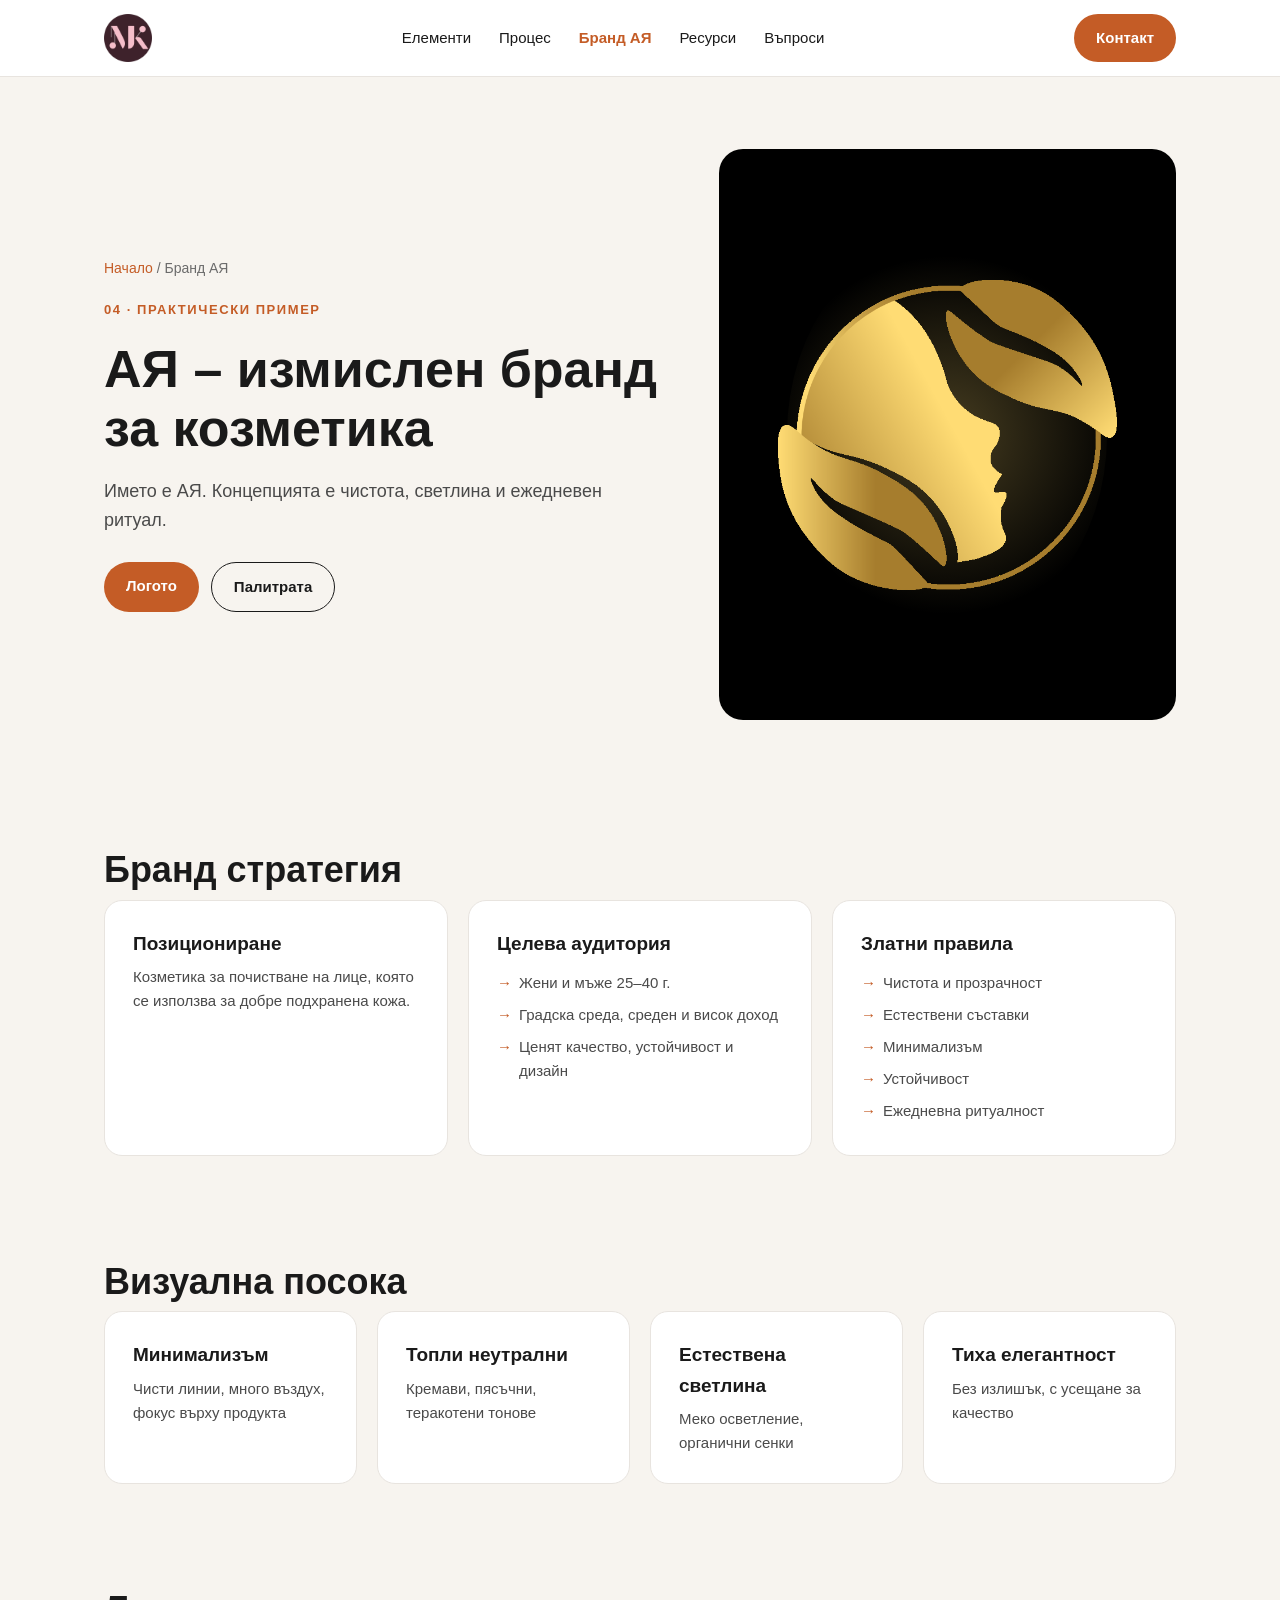
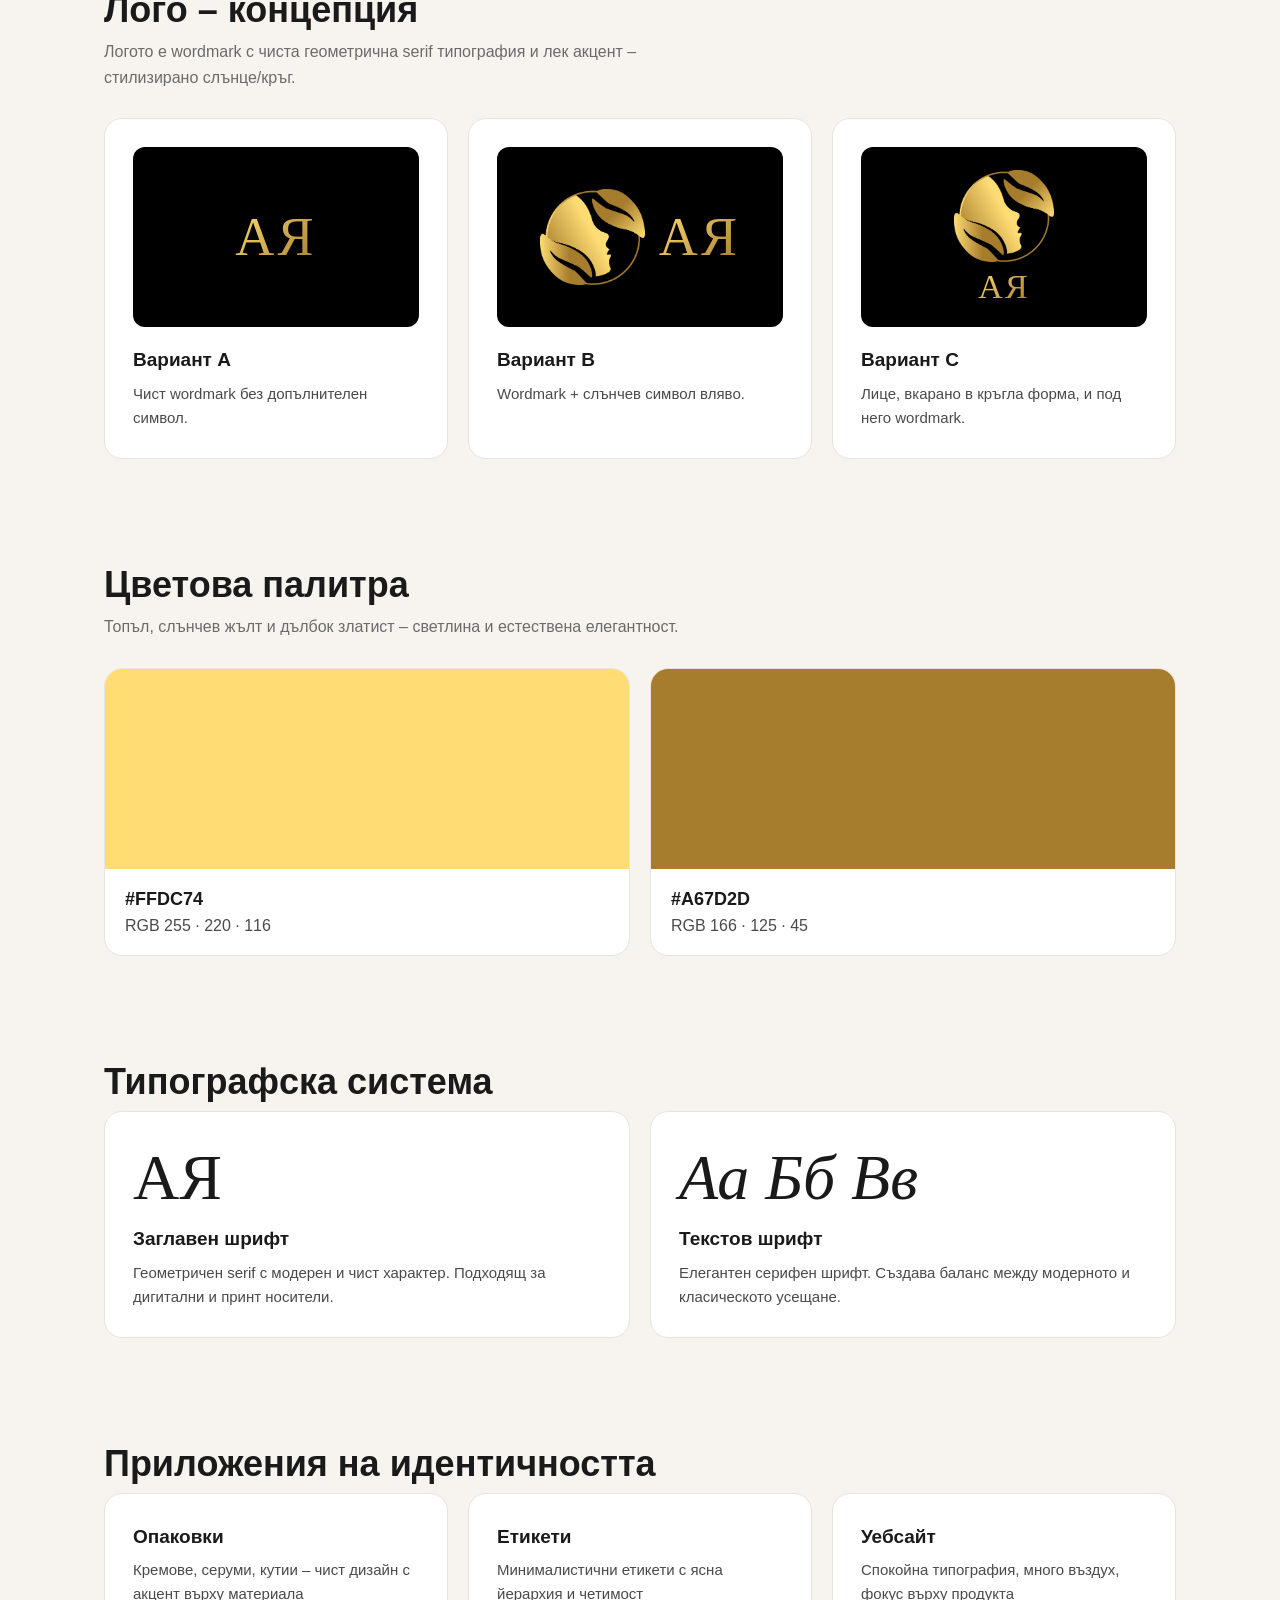
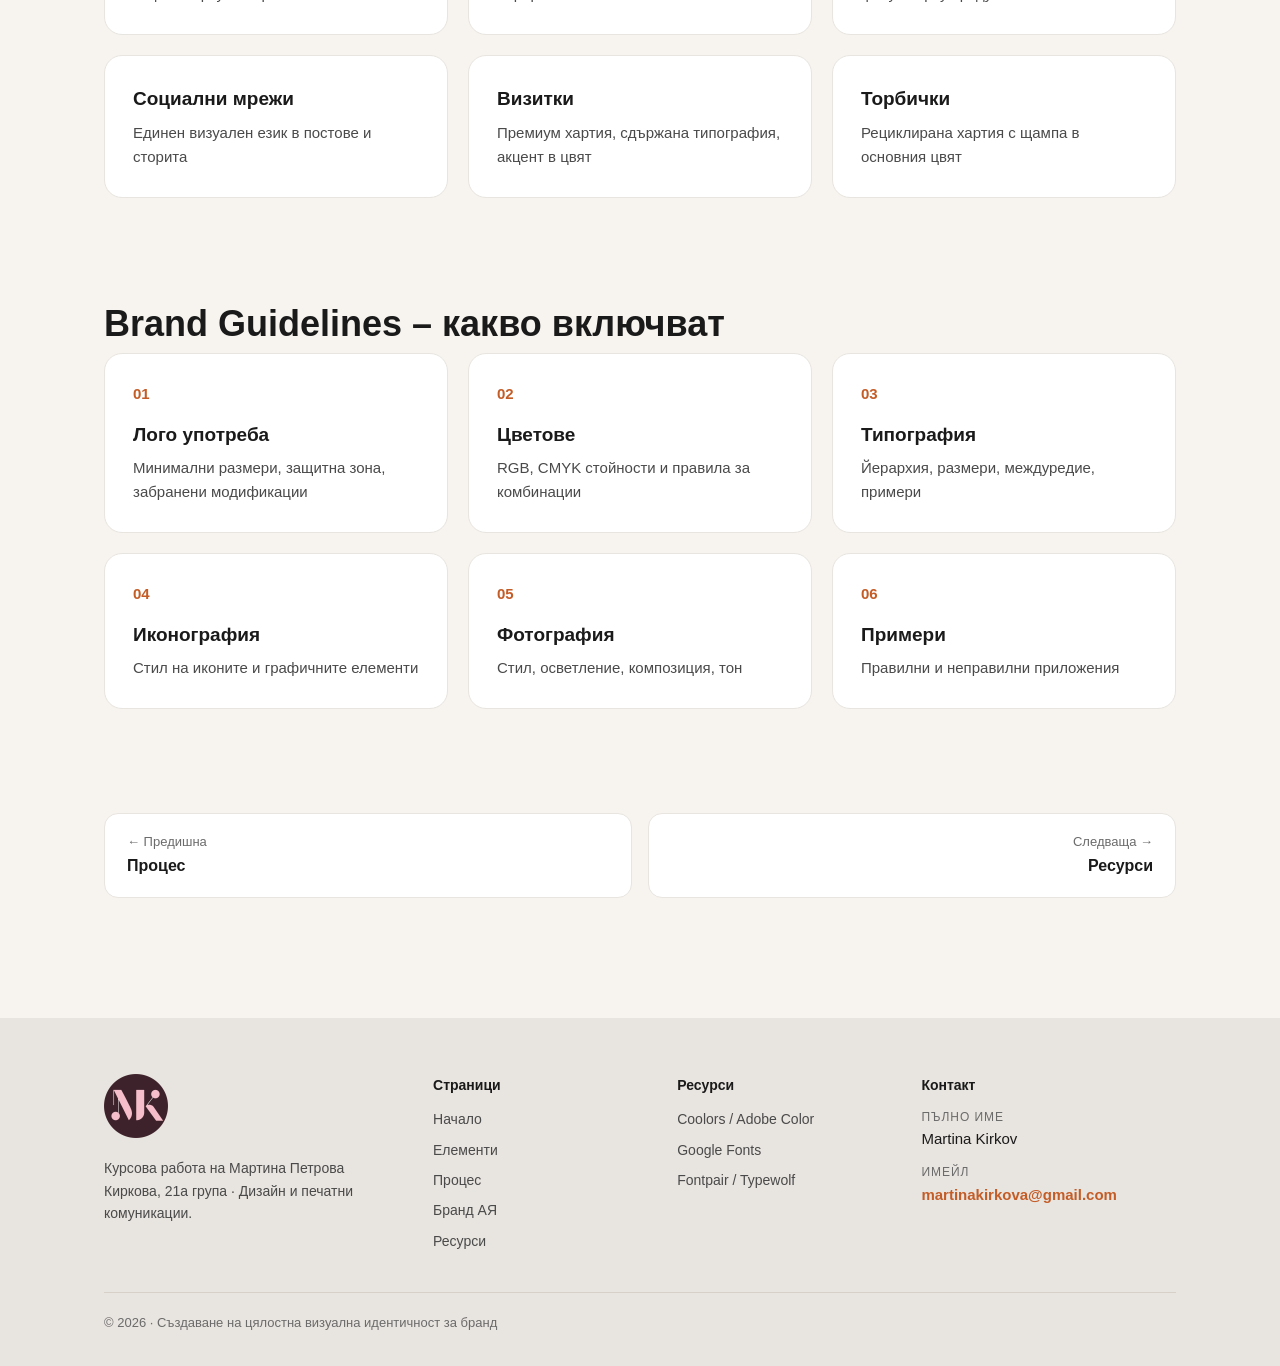
==== brand.html @ d83c51a0 "Add inner pages, shared CSS/JS, contact details and clean URLs - Add elements, process, brand and re" ====
<!doctype html>
<html lang="bg">
<head>
<meta charset="utf-8">
<meta name="viewport" content="width=device-width, initial-scale=1">
<title>Бранд АЯ · Визуална идентичност</title>
<meta name="description" content="АЯ – измислен бранд за козметика: стратегия, лого, цветова палитра, типография и приложения.">
<link rel="icon" href="favicon.png">
<link rel="stylesheet" href="css/style.css">
<script>document.documentElement.classList.add('js')</script>
</head>
<body>

<!-- NAV BAR -->
<nav><div class="wrap">
  <a href="./" aria-label="Начало"><img src="logo.png" alt="Лого MK"></a>
  <ul id="menu">
    <li><a href="elements">Елементи</a></li>
    <li><a href="process">Процес</a></li>
    <li><a href="brand" aria-current="page">Бранд АЯ</a></li>
    <li><a href="resources">Ресурси</a></li>
    <li><a href="./#faq">Въпроси</a></li>
    <li class="menu-contact"><a href="#contact">Контакт</a></li>
  </ul>
  <a class="btn primary" href="#contact">Контакт</a>
  <button class="menu-btn" type="button" aria-controls="menu" aria-expanded="false" aria-label="Меню">☰</button>
</div></nav>

<section class="hero"><div class="wrap">
  <div>
    <div class="crumbs"><a href="./">Начало</a> / Бранд АЯ</div>
    <div class="eyebrow">04 · Практически пример</div>
    <h1>АЯ – измислен бранд за козметика</h1>
    <p>Името е АЯ. Концепцията е чистота, светлина и ежедневен ритуал.</p>
    <div class="actions">
      <a class="btn primary" href="#logo">Логото</a>
      <a class="btn ghost" href="#palette">Палитрата</a>
    </div>
  </div>
  <div class="hero-img"><div class="aya"><img src="images/aya-symbol-transparent.png" alt="Символът на бранда АЯ"></div></div>
</div></section>

<section class="block "><div class="wrap">
  <h2>Бранд стратегия</h2>
  <div class="grid-3">
    <div class="card"><h3>Позициониране</h3><p>Козметика за почистване на лице, която се използва за добре подхранена кожа.</p></div>
    <div class="card"><h3>Целева аудитория</h3><ul><li>Жени и мъже 25–40 г.</li><li>Градска среда, среден и висок доход</li><li>Ценят качество, устойчивост и дизайн</li></ul></div>
    <div class="card"><h3>Златни правила</h3><ul><li>Чистота и прозрачност</li><li>Естествени съставки</li><li>Минимализъм</li><li>Устойчивост</li><li>Ежедневна ритуалност</li></ul></div>
  </div>
</div></section>

<section class="block "><div class="wrap">
  <h2>Визуална посока</h2>
  <div class="grid-4">
    <div class="card"><h3>Минимализъм</h3><p>Чисти линии, много въздух, фокус върху продукта</p></div>
    <div class="card"><h3>Топли неутрални</h3><p>Кремави, пясъчни, теракотени тонове</p></div>
    <div class="card"><h3>Естествена светлина</h3><p>Меко осветление, органични сенки</p></div>
    <div class="card"><h3>Тиха елегантност</h3><p>Без излишък, с усещане за качество</p></div>
  </div>
</div></section>

<section class="block" id="logo"><div class="wrap">
  <h2>Лого – концепция</h2>
  <p class="lead">Логото е wordmark с чиста геометрична serif типография и лек акцент – стилизирано слънце/кръг.</p>
  <div class="grid-3">
    <div class="card variant"><div class="mark"><span class="word">АЯ</span></div><h3>Вариант A</h3><p>Чист wordmark без допълнителен символ.</p></div>
    <div class="card variant"><div class="mark"><img src="images/aya-symbol-transparent.png" alt=""><span class="word">АЯ</span></div><h3>Вариант B</h3><p>Wordmark + слънчев символ вляво.</p></div>
    <div class="card variant"><div class="mark stack"><img src="images/aya-symbol-transparent.png" alt=""><span class="word">АЯ</span></div><h3>Вариант C</h3><p>Лице, вкарано в кръгла форма, и под него wordmark.</p></div>
  </div>
</div></section>

<section class="block" id="palette"><div class="wrap">
  <h2>Цветова палитра</h2>
  <p class="lead">Топъл, слънчев жълт и дълбок златист – светлина и естествена елегантност.</p>
  <div class="palette">
    <div class="chip"><div class="fill" style="background:#FFDC74"></div><div class="meta"><b>#FFDC74</b><br>RGB 255 · 220 · 116</div></div>
    <div class="chip"><div class="fill" style="background:#A67D2D"></div><div class="meta"><b>#A67D2D</b><br>RGB 166 · 125 · 45</div></div>
  </div>
</div></section>

<section class="block "><div class="wrap">
  <h2>Типографска система</h2>
  <div class="grid-2">
    <div class="card"><div class="type-sample serif">АЯ</div><h3>Заглавен шрифт</h3><p>Геометричен serif с модерен и чист характер. Подходящ за дигитални и принт носители.</p></div>
    <div class="card"><div class="type-sample serif" style="font-style:italic">Аа Бб Вв</div><h3>Текстов шрифт</h3><p>Елегантен серифен шрифт. Създава баланс между модерното и класическото усещане.</p></div>
  </div>
</div></section>

<section class="block "><div class="wrap">
  <h2>Приложения на идентичността</h2>
  <div class="grid-3">
    <div class="card"><h3>Опаковки</h3><p>Кремове, серуми, кутии – чист дизайн с акцент върху материала</p></div>
    <div class="card"><h3>Етикети</h3><p>Минималистични етикети с ясна йерархия и четимост</p></div>
    <div class="card"><h3>Уебсайт</h3><p>Спокойна типография, много въздух, фокус върху продукта</p></div>
    <div class="card"><h3>Социални мрежи</h3><p>Единен визуален език в постове и сторита</p></div>
    <div class="card"><h3>Визитки</h3><p>Премиум хартия, сдържана типография, акцент в цвят</p></div>
    <div class="card"><h3>Торбички</h3><p>Рециклирана хартия с щампа в основния цвят</p></div>
  </div>
</div></section>

<section class="block "><div class="wrap">
  <h2>Brand Guidelines – какво включват</h2>
  <div class="grid-3">
    <div class="card"><span class="num">01</span><h3>Лого употреба</h3><p>Минимални размери, защитна зона, забранени модификации</p></div>
    <div class="card"><span class="num">02</span><h3>Цветове</h3><p>RGB, CMYK стойности и правила за комбинации</p></div>
    <div class="card"><span class="num">03</span><h3>Типография</h3><p>Йерархия, размери, междуредие, примери</p></div>
    <div class="card"><span class="num">04</span><h3>Иконография</h3><p>Стил на иконите и графичните елементи</p></div>
    <div class="card"><span class="num">05</span><h3>Фотография</h3><p>Стил, осветление, композиция, тон</p></div>
    <div class="card"><span class="num">06</span><h3>Примери</h3><p>Правилни и неправилни приложения</p></div>
  </div>
</div></section>

<section class="block"><div class="wrap">
  <div class="next">
    <a href="process"><small>← Предишна</small><b>Процес</b></a>
    <a href="resources"><small>Следваща →</small><b>Ресурси</b></a>
  </div>
</div></section>

<!-- FOOTER -->
<footer id="contact"><div class="wrap">
  <div>
    <a href="./"><img src="logo.png" alt="Лого MK"></a>
    <p style="font-size:14px">Курсова работа на Мартина Петрова Киркова, 21а група · Дизайн и печатни комуникации.</p>
  </div>
  <div><h4>Страници</h4><ul>
    <li><a href="./">Начало</a></li>
    <li><a href="elements">Елементи</a></li>
    <li><a href="process">Процес</a></li>
    <li><a href="brand">Бранд АЯ</a></li>
    <li><a href="resources">Ресурси</a></li>
  </ul></div>
  <div><h4>Ресурси</h4><ul>
    <li><a href="https://coolors.co" target="_blank" rel="noopener">Coolors</a> / <a href="https://color.adobe.com" target="_blank" rel="noopener">Adobe Color</a></li>
    <li><a href="https://fonts.google.com" target="_blank" rel="noopener">Google Fonts</a></li>
    <li><a href="https://fontpair.co" target="_blank" rel="noopener">Fontpair</a> / <a href="https://www.typewolf.com" target="_blank" rel="noopener">Typewolf</a></li>
  </ul></div>
  <div><h4>Контакт</h4>
    <dl class="contact">
      <dt>Пълно име</dt><dd>Martina Kirkov</dd>
      <dt>Имейл</dt><dd><a href="mailto:martinakirkova@gmail.com">martinakirkova@gmail.com</a></dd>
    </dl>
  </div>
  <div class="copy">© 2026 · Създаване на цялостна визуална идентичност за бранд</div>
</div></footer>

<script src="js/main.js" defer></script>
</body>
</html>
---- css/style.css ----
:root{
  --accent:#C45C26;      /* основен цвят от презентацията */
  --ink:#1A1A1A;         /* заглавия */
  --text:#4A4A4A;        /* основен текст */
  --muted:#6B6B6B;
  --cream:#F7F4EF;       /* фон */
  --line:#E8E4DF;
  --white:#FFFFFF;
  --dark:#2D2D2D;
  --gold:#A67D2D; --sun:#FFDC74;   /* палитра на бранда АЯ */
}
*{box-sizing:border-box;margin:0;padding:0}
html{scroll-behavior:smooth;scroll-padding-top:90px}
body{background:var(--cream);color:var(--text);font:16px/1.6 Arial,Helvetica,sans-serif}
h1,h2,h3{font-family:Arial,Helvetica,sans-serif;color:var(--ink);font-weight:bold}
a{color:inherit;text-decoration:none}
img{max-width:100%}
h3{overflow-wrap:break-word;hyphens:auto}
.wrap{max-width:1120px;margin:0 auto;padding:0 24px}
section{padding:72px 0}
.center{text-align:center}
.eyebrow{color:var(--accent);font-size:13px;letter-spacing:.12em;text-transform:uppercase;font-weight:bold}
h2{font-size:clamp(26px,3.4vw,36px);line-height:1.2;margin:8px 0 12px}
.lead{max-width:620px;margin:0 auto;color:var(--muted)}
.btn{display:inline-block;padding:12px 22px;border-radius:999px;font-size:15px;font-weight:bold;transition:transform .2s,box-shadow .2s}
.btn:hover{transform:translateY(-2px);box-shadow:0 6px 16px rgba(196,92,38,.25)}
.btn.primary{background:var(--accent);color:#fff}
.btn.ghost{border:1.5px solid var(--ink);color:var(--ink)}
.more{display:inline-block;margin-top:32px;color:var(--accent);font-weight:bold}
.more:hover{text-decoration:underline}
a:focus-visible,button:focus-visible,summary:focus-visible{outline:2px solid var(--accent);outline-offset:3px}

/* NAV */
nav{background:var(--white);border-bottom:1px solid var(--line);position:sticky;top:0;z-index:5}
nav .wrap{display:flex;align-items:center;gap:32px;height:76px}
nav img{width:48px;height:48px;display:block}
nav ul{display:flex;gap:28px;list-style:none;margin:0 auto;font-size:15px;color:var(--ink)}
nav ul a:hover,nav ul a[aria-current="page"]{color:var(--accent)}
nav ul a[aria-current="page"]{font-weight:bold}
.menu-btn{display:none;background:none;border:1.5px solid var(--line);border-radius:10px;width:44px;height:44px;cursor:pointer;color:var(--ink);font-size:20px;line-height:1}

/* HERO */
.hero .wrap{display:grid;grid-template-columns:1.1fr .9fr;gap:56px;align-items:center}
.badge{display:inline-flex;gap:8px;align-items:center;background:var(--white);border:1px solid var(--line);border-radius:999px;padding:6px 14px;font-size:13px;color:var(--ink)}
.badge i{width:8px;height:8px;border-radius:50%;background:var(--accent)}
.hero h1{font-size:clamp(32px,4.8vw,52px);line-height:1.12;margin:20px 0}
.hero p{font-size:18px;margin-bottom:28px}
.hero .actions{display:flex;gap:12px;flex-wrap:wrap}
.hero-img{position:relative;background:#000;border-radius:24px;aspect-ratio:4/5;display:grid;place-items:center;overflow:hidden}
.hero-img::before{content:"";position:absolute;inset:15%;border-radius:50%;background:radial-gradient(circle,rgba(255,220,116,.28),transparent 70%)}
.aya{position:relative;width:74%}
.aya img{display:block;width:100%}

/* INNER PAGE HEADER */
.page-hero{padding:64px 0 24px}
.page-hero h1{font-size:clamp(30px,4.4vw,48px);line-height:1.15;margin:12px 0 16px;max-width:820px}
.page-hero .lead{margin:0;font-size:18px;max-width:720px}
.crumbs{font-size:14px;color:var(--muted);margin-bottom:20px}
.crumbs a{color:var(--accent)}
.block{padding:48px 0}
.block h2{margin-bottom:8px}
.block > .wrap > .lead{margin:0 0 28px}

/* TOOLS (partners) */
.tools{padding:24px 0 8px}
.tools p{font-size:13px;color:var(--muted);margin-bottom:14px}
.tools ul{list-style:none;display:flex;justify-content:center;flex-wrap:wrap;gap:16px 44px;font-size:20px;color:#9a948c}

/* CARDS */
.card{background:var(--white);border:1px solid var(--line);border-radius:18px;padding:28px}
.card h3{font-size:22px;margin-bottom:6px}
.num{color:var(--accent);font-size:15px;font-weight:bold;margin-bottom:auto}
.grid-2,.grid-3,.grid-4{display:grid;gap:20px}
.grid-2{grid-template-columns:repeat(2,minmax(0,1fr))}
.grid-3{grid-template-columns:repeat(3,minmax(0,1fr))}
.grid-4{grid-template-columns:repeat(4,minmax(0,1fr))}
.grid-2 .card h3,.grid-3 .card h3,.grid-4 .card h3{font-size:19px}
.grid-2 .card p,.grid-3 .card p,.grid-4 .card p{font-size:15px}
.card .num{display:block;margin-bottom:14px}
.card ul{list-style:none;margin-top:8px}
.card li{padding:4px 0 4px 22px;position:relative;font-size:15px}
.card li::before{content:"→";position:absolute;left:0;color:var(--accent)}
.card.dark{background:var(--dark);border-color:var(--dark)}
.card.dark h3{color:#fff}.card.dark p,.card.dark li{color:#cfcac3}

/* FEATURES */
.features .grid{display:grid;grid-template-columns:repeat(5,1fr);gap:20px;margin-top:40px}
.features .card{min-height:200px;display:flex;flex-direction:column;justify-content:flex-end}
.features .card .num{display:block;margin-bottom:auto}
.features .card:nth-child(1){grid-column:span 3}
.features .card:nth-child(2){grid-column:span 2}
.features .card:nth-child(3){grid-column:span 2}
.features .card:nth-child(4){grid-column:span 3}

/* WHY */
.why .grid{display:grid;grid-template-columns:repeat(4,1fr);gap:20px;margin-top:40px}
.icon{width:44px;height:44px;border-radius:12px;background:var(--cream);color:var(--accent);display:grid;place-items:center;font-weight:bold;font-size:18px;margin-bottom:28px}
.why h3{font-size:19px;margin-bottom:6px}
.why p{font-size:14px}

/* PROCESS TRACK */
.track{display:grid;grid-template-columns:repeat(4,minmax(0,1fr));gap:20px;max-width:1120px;margin:40px auto 0;padding:0 24px}
.track .card .stars{color:var(--accent);letter-spacing:4px;margin-bottom:12px}
.track .who{display:flex;gap:12px;align-items:center;margin-top:20px}
.track .who span{width:36px;height:36px;border-radius:50%;background:var(--accent);color:#fff;display:grid;place-items:center;font-weight:bold;font-size:14px}
.track .who b{color:var(--ink);font-size:15px}

/* COLOR CARDS */
.color-card{display:flex;gap:18px;align-items:center}
.color-card .dot{flex:0 0 56px;height:56px;border-radius:50%}
.color-card h3{margin-bottom:2px}

/* NUMBERED STEPS */
.steps{list-style:none;counter-reset:s;display:grid;gap:14px}
.steps li{counter-increment:s;background:var(--white);border:1px solid var(--line);border-radius:14px;padding:20px 22px 20px 76px;position:relative}
.steps li::before{content:counter(s);position:absolute;left:22px;top:18px;width:36px;height:36px;border-radius:50%;background:var(--accent);color:#fff;display:grid;place-items:center;font-weight:bold}
.steps b{color:var(--ink);display:block}

/* SPLIT: text + image */
.split{display:grid;grid-template-columns:1fr 1fr;gap:40px;align-items:center}
.figure{background:var(--white);border:1px solid var(--line);border-radius:18px;padding:16px;overflow:hidden}
.figure img{display:block;width:100%;border-radius:10px}
.figure figcaption{font-size:13px;color:var(--muted);margin-top:10px}

/* TYPE SAMPLES */
.type-sample{font-size:clamp(40px,6vw,64px);line-height:1;color:var(--ink);margin:6px 0 14px}
.type-sample.serif{font-family:Georgia,"Times New Roman",serif}
.type-sample.sans{font-family:Arial,Helvetica,sans-serif;font-weight:bold}

/* ЛОГО ВАРИАНТИ */
.variant .mark{height:180px;border-radius:12px;background:#000;display:flex;align-items:center;justify-content:center;gap:14px;margin-bottom:18px;padding:16px}
.variant .mark img{height:96px;width:auto}
.variant .mark .word{font:normal 54px/1 Georgia,"Times New Roman",serif;letter-spacing:.06em;color:var(--sun);background:linear-gradient(135deg,var(--sun),var(--gold));-webkit-background-clip:text;background-clip:text;-webkit-text-fill-color:transparent}
.variant .mark.stack{flex-direction:column;gap:8px}
.variant .mark.stack img{height:92px}
.variant .mark.stack .word{font-size:34px}

/* PALETTE */
.palette{display:grid;grid-template-columns:repeat(2,minmax(0,1fr));gap:20px}
.chip{border-radius:18px;overflow:hidden;border:1px solid var(--line);background:var(--white)}
.chip .fill{height:200px}
.chip .meta{padding:16px 20px}
.chip .meta b{color:var(--ink);font-size:18px}

/* FAQ */
.faq .wrap{display:grid;grid-template-columns:.8fr 1.2fr;gap:56px}
details{background:var(--white);border:1px solid var(--line);border-radius:12px;margin-bottom:12px}
summary{cursor:pointer;list-style:none;padding:18px 22px;color:var(--ink);font-weight:bold;display:flex;justify-content:space-between;gap:12px}
summary::-webkit-details-marker{display:none}
summary::after{content:"+";color:var(--accent);font-size:20px;line-height:1}
details[open] summary::after{content:"–"}
details p{padding:0 22px 18px}

/* CTA */
.cta-box{background:var(--dark);border-radius:24px;display:grid;grid-template-columns:1fr 1fr;overflow:hidden}
.cta-box .txt{padding:56px}
.cta-box h2{color:#fff}
.cta-box p{color:#cfcac3;margin-bottom:28px}
.swatches{display:grid;grid-template-columns:1fr 1fr;align-items:end;gap:16px;padding:40px 40px 0}
.sw{border-radius:16px 16px 0 0;padding:16px;font-size:13px;color:#1A1A1A}
.sw.a{background:var(--sun);height:200px}
.sw.b{background:var(--gold);height:280px;color:#fff}

/* NEXT PAGE */
.next{display:flex;justify-content:space-between;gap:16px;flex-wrap:wrap;padding-top:8px}
.next a{flex:1 1 260px;background:var(--white);border:1px solid var(--line);border-radius:14px;padding:18px 22px;transition:border-color .2s}
.next a:hover{border-color:var(--accent)}
.next small{display:block;color:var(--muted);font-size:13px}
.next b{color:var(--ink)}
.next a:last-child{text-align:right}

/* FOOTER */
footer{background:var(--line);margin-top:72px;padding:56px 0 32px}
footer .wrap{display:grid;grid-template-columns:1.4fr 1fr 1fr 1.2fr;gap:32px}
footer img{width:64px;margin-bottom:12px}
footer h4{color:var(--ink);font-size:14px;margin-bottom:12px}
footer ul{list-style:none}
footer li{font-size:14px;margin-bottom:8px}
footer li a:hover{color:var(--accent)}
footer .contact dt{font-size:12px;color:var(--muted);text-transform:uppercase;letter-spacing:.08em}
footer .contact dd{font-size:15px;color:var(--ink);margin-bottom:12px;overflow-wrap:anywhere}
footer .contact a{color:var(--accent);font-weight:bold}
footer .copy{grid-column:1/-1;border-top:1px solid #d6d0c8;padding-top:20px;font-size:13px;color:var(--muted)}

/* ---------- АНИМАЦИИ ---------- */
@media (prefers-reduced-motion:no-preference){
  /* 04: цветните колони растат при скрол */
  .js .swatches .sw{transform:scaleY(0);transform-origin:bottom;transition:transform .9s cubic-bezier(.2,.8,.2,1)}
  .js .swatches .sw.b{transition-delay:.18s}
  .js .swatches .sw span{display:inline-block;opacity:0;transform:translateY(8px);transition:opacity .5s .7s,transform .5s .7s}
  .js .swatches .sw.b span{transition-delay:.88s}
  .js .swatches.in .sw{transform:scaleY(1)}
  .js .swatches.in .sw span{opacity:1;transform:none}

  /* карти и блокове се появяват при скрол */
  .js .reveal{opacity:0;transform:translateY(18px);transition:opacity .6s ease,transform .6s ease;transition-delay:var(--d,0s)}
  .js .reveal.in{opacity:1;transform:none}

  /* палитрата на АЯ се "налива" */
  .js .chip .fill{transform:scaleY(0);transform-origin:bottom;transition:transform .9s cubic-bezier(.2,.8,.2,1) var(--d,0s)}
  .js .chip.in .fill{transform:none}
}

/* таблет и малък лаптоп */
@media (max-width:1100px){
  nav .wrap{gap:20px} nav ul{gap:18px;font-size:14px}
  .hero .wrap,.faq .wrap{gap:36px}
  .why .grid,.track,.grid-4{grid-template-columns:repeat(2,minmax(0,1fr))}
  .grid-3{grid-template-columns:repeat(2,minmax(0,1fr))}
  .cta-box .txt{padding:40px}
  .swatches{padding:32px 28px 0}
  footer .wrap{grid-template-columns:1fr 1fr}
}

/* телефон */
@media (max-width:860px){
  section{padding:56px 0}
  .block{padding:36px 0}
  .page-hero{padding:44px 0 12px}

  /* мобилно меню */
  nav .wrap{position:relative}
  .menu-btn{display:grid;place-items:center;margin-left:auto}
  nav .btn{display:none}
  nav ul{display:none;position:absolute;top:76px;left:0;right:0;flex-direction:column;gap:0;margin:0;background:var(--white);border-bottom:1px solid var(--line);box-shadow:0 12px 24px rgba(0,0,0,.08);padding:8px 24px 16px;font-size:16px}
  nav.open ul{display:flex}
  nav ul a{display:block;padding:12px 0;border-bottom:1px solid var(--line)}
  nav ul li:last-child a{border-bottom:0}
  nav ul .menu-contact{display:block}

  .hero .wrap,.faq .wrap,.cta-box,.split{grid-template-columns:1fr}
  .hero-img{aspect-ratio:1/1;max-width:420px;width:100%;margin:0 auto}
  .features .grid{grid-template-columns:1fr}.features .card{grid-column:auto!important;min-height:0}
  .features .card .num{margin-bottom:16px}
  .why .grid{grid-template-columns:1fr;gap:14px;margin-top:28px}
  .why .card{display:grid;grid-template-columns:44px 1fr;column-gap:16px;padding:22px}
  .why .icon{grid-row:span 2;margin-bottom:0}
  .why h3{overflow-wrap:anywhere}
  /* на мобилно: секция 01 (Значение) идва преди секция 02 (Елементи) */
  body{display:flex;flex-direction:column}
  #why{order:1}
  .features,#why ~ *{order:2}
  .cta-box .txt{padding:36px}
  .swatches .sw.a{height:140px}.swatches .sw.b{height:200px}
  .chip .fill{height:140px}
}
@media (min-width:861px){ nav ul .menu-contact{display:none} }

/* малък телефон */
@media (max-width:560px){
  .wrap,.track{padding:0 16px}
  nav ul{padding:8px 16px 16px}
  section{padding:44px 0}
  .track,.grid-2,.grid-3,.grid-4,.palette{grid-template-columns:1fr;gap:14px}
  .card{padding:22px}
  .tools ul{gap:10px 24px;font-size:16px}
  .hero .actions .btn{flex:1 1 auto;text-align:center}
  .cta-box .txt{padding:28px}
  .swatches{padding:24px 20px 0}
  .variant .mark{height:150px}
  .next a:last-child{text-align:left}
  footer .wrap{grid-template-columns:1fr}
}
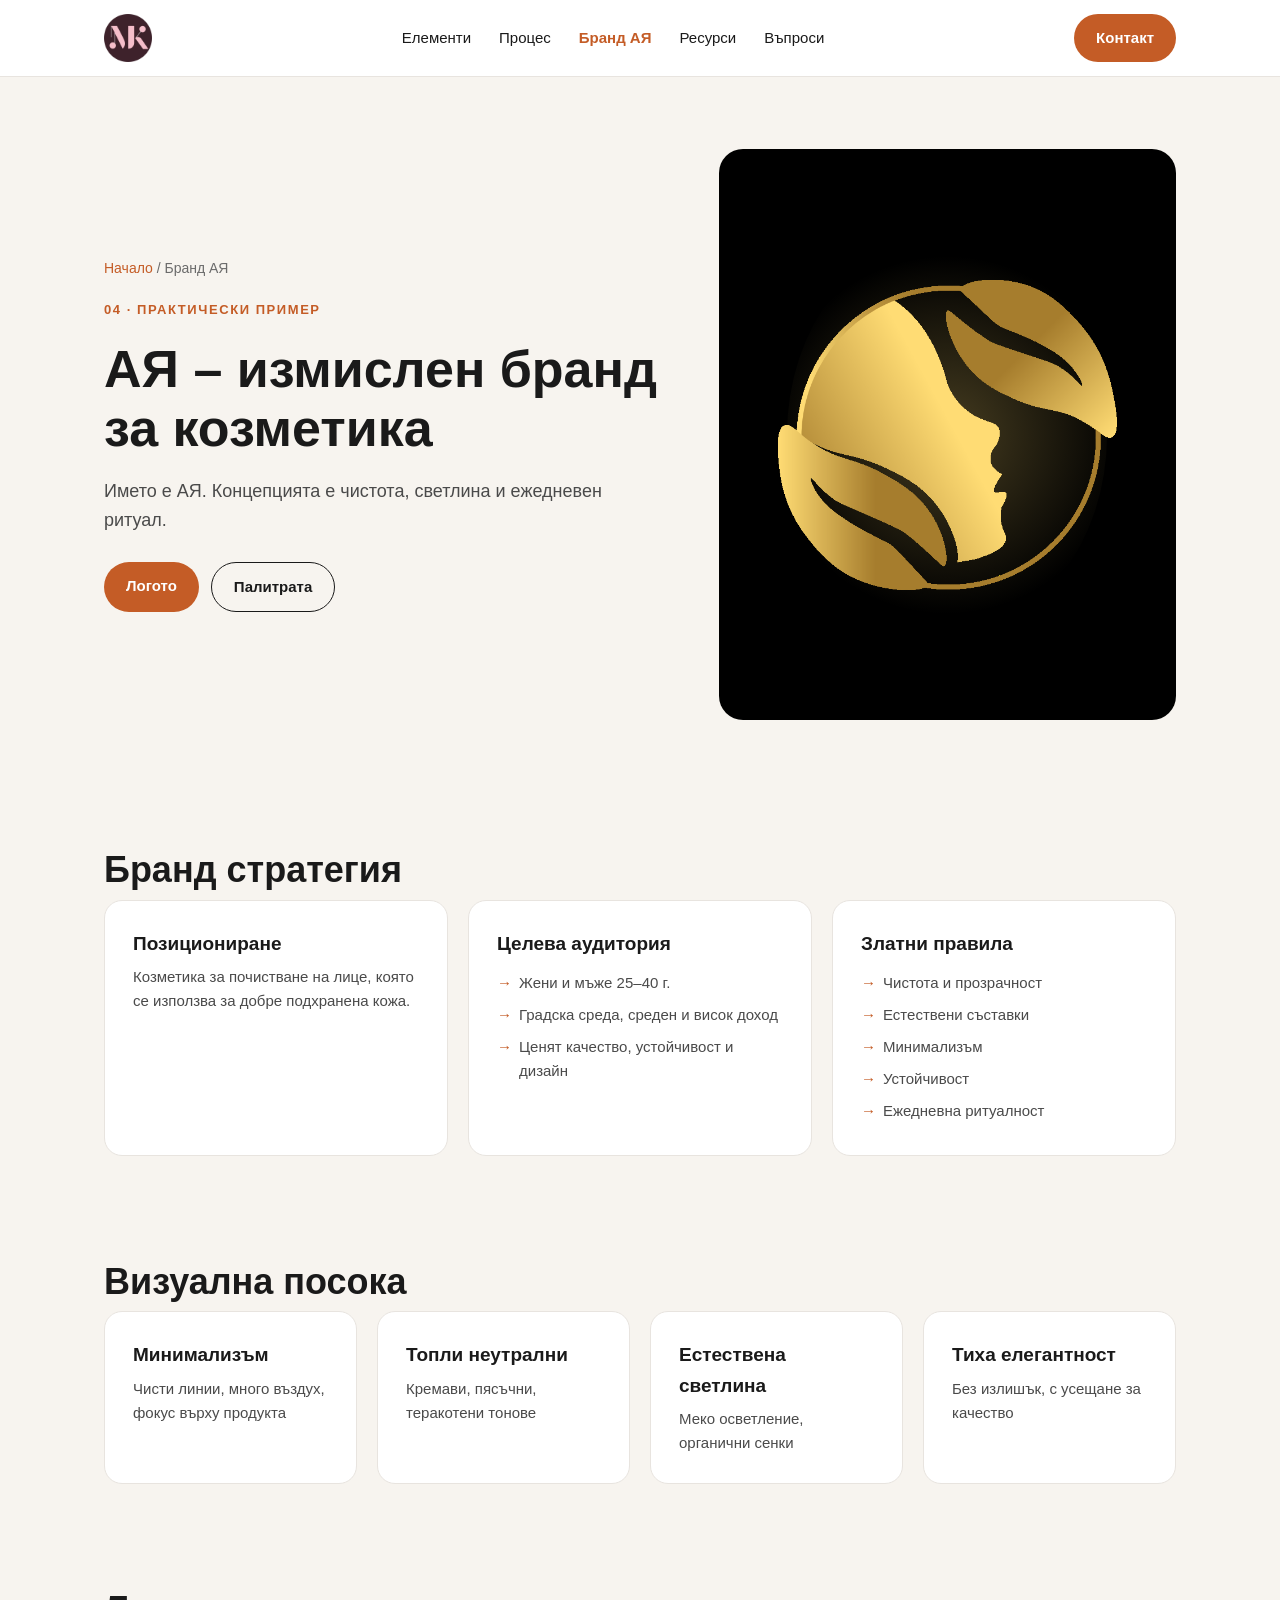
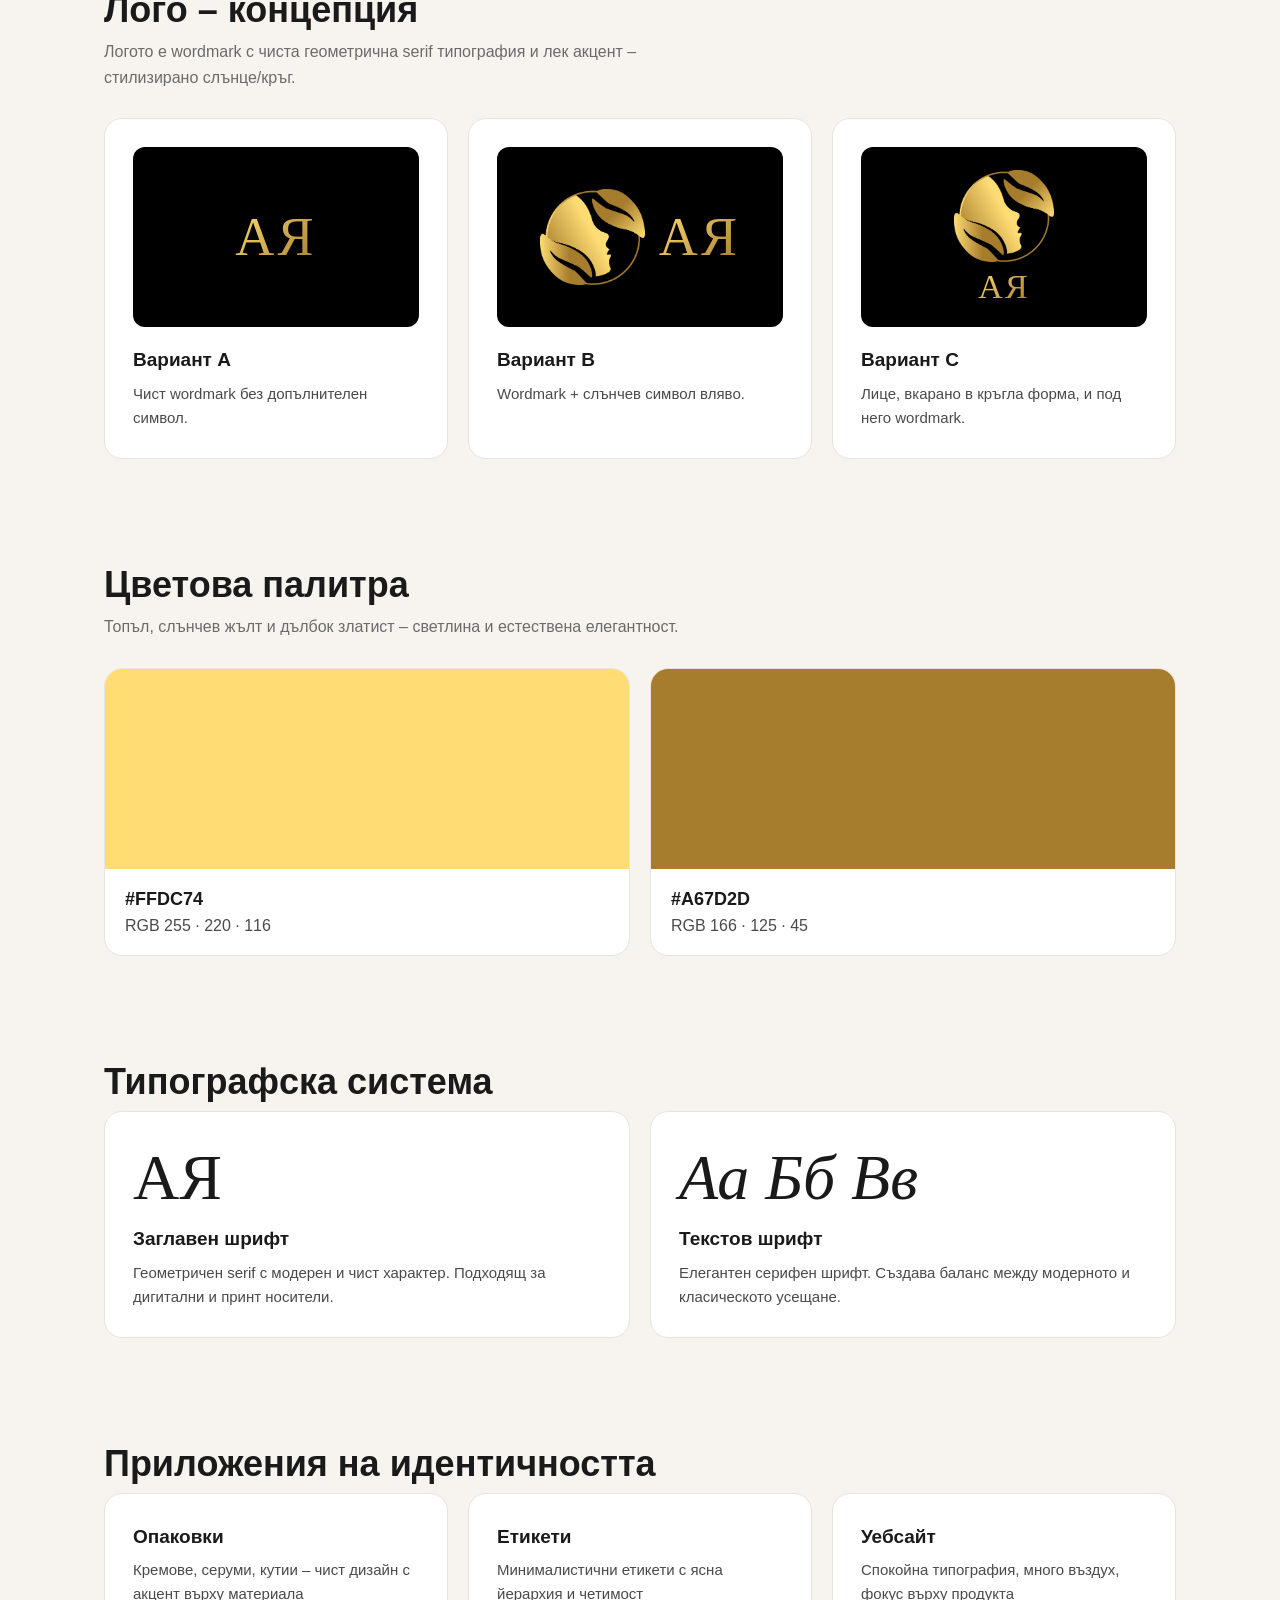
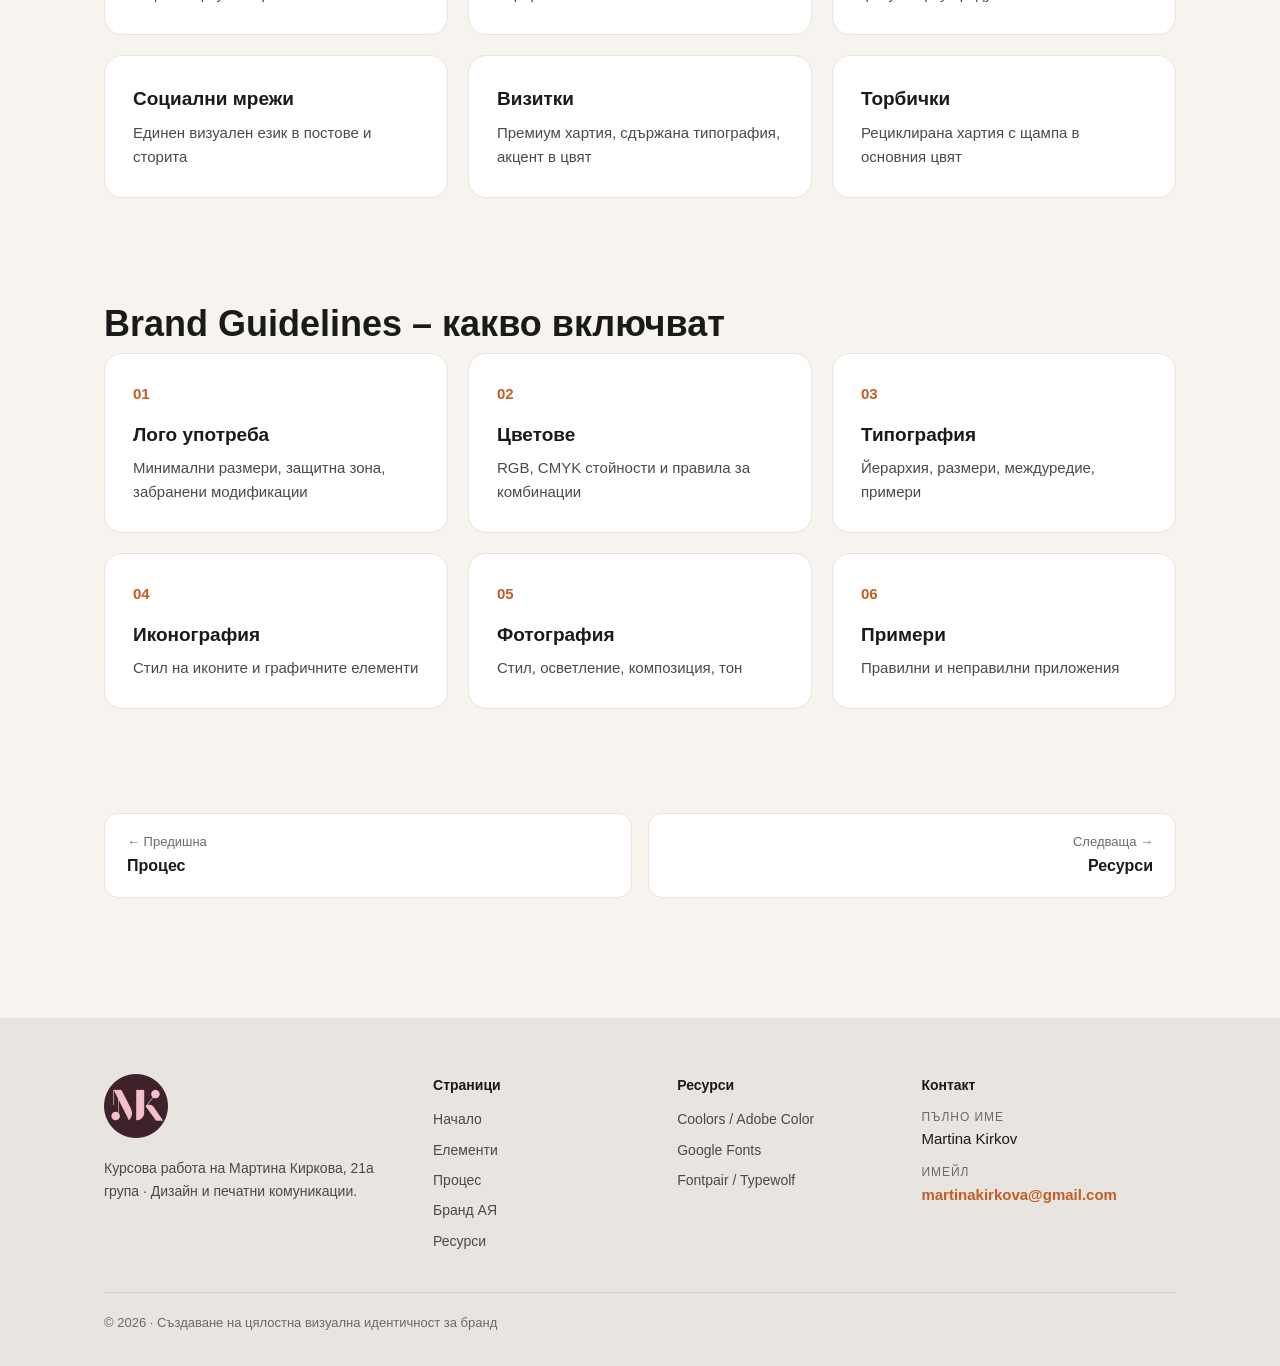
==== commit c191d0d7: "Remove middle name from the footer Co-Authored-By: Claude Opus 5.5 <noreply@anthropic.com>" ====
--- a/brand.html
+++ b/brand.html
@@ -121,7 +121,7 @@
 <footer id="contact"><div class="wrap">
   <div>
     <a href="./"><img src="logo.png" alt="Лого MK"></a>
-    <p style="font-size:14px">Курсова работа на Мартина Петрова Киркова, 21а група · Дизайн и печатни комуникации.</p>
+    <p style="font-size:14px">Курсова работа на Мартина Киркова, 21а група · Дизайн и печатни комуникации.</p>
   </div>
   <div><h4>Страници</h4><ul>
     <li><a href="./">Начало</a></li>
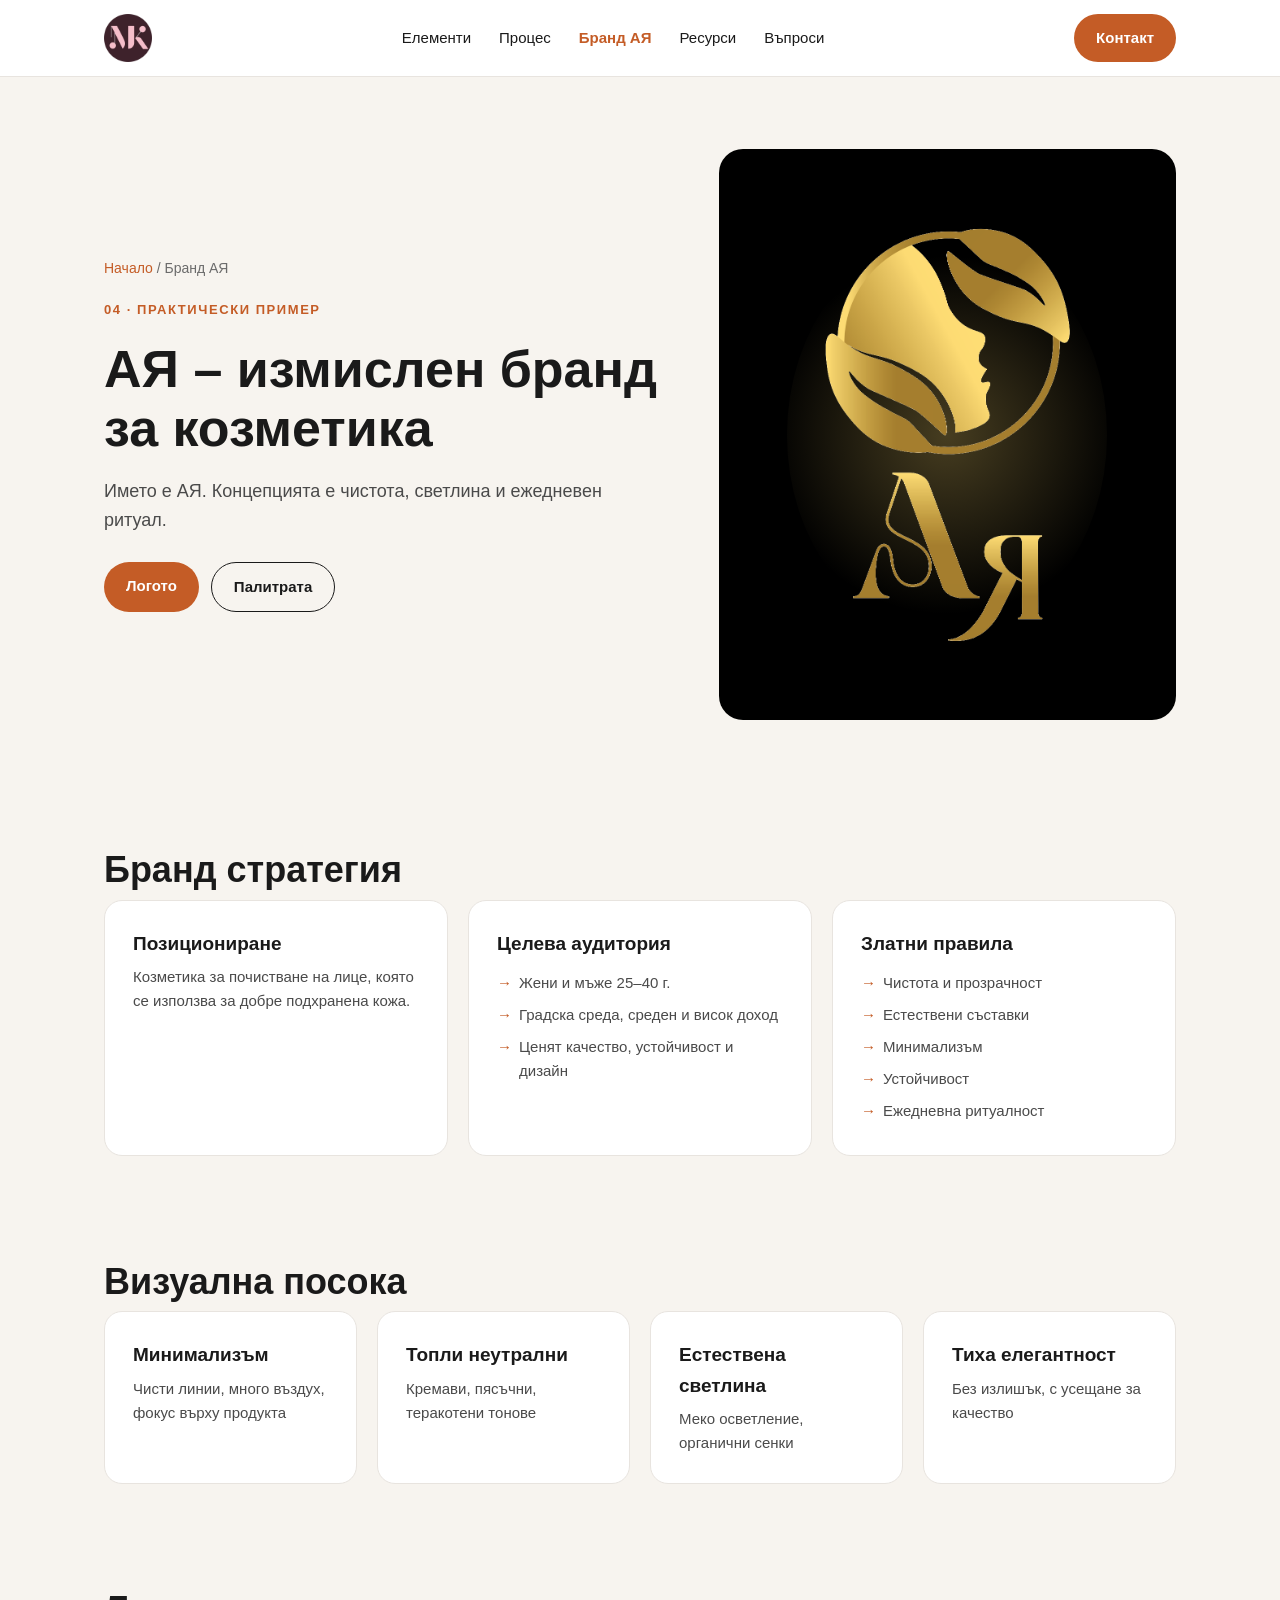
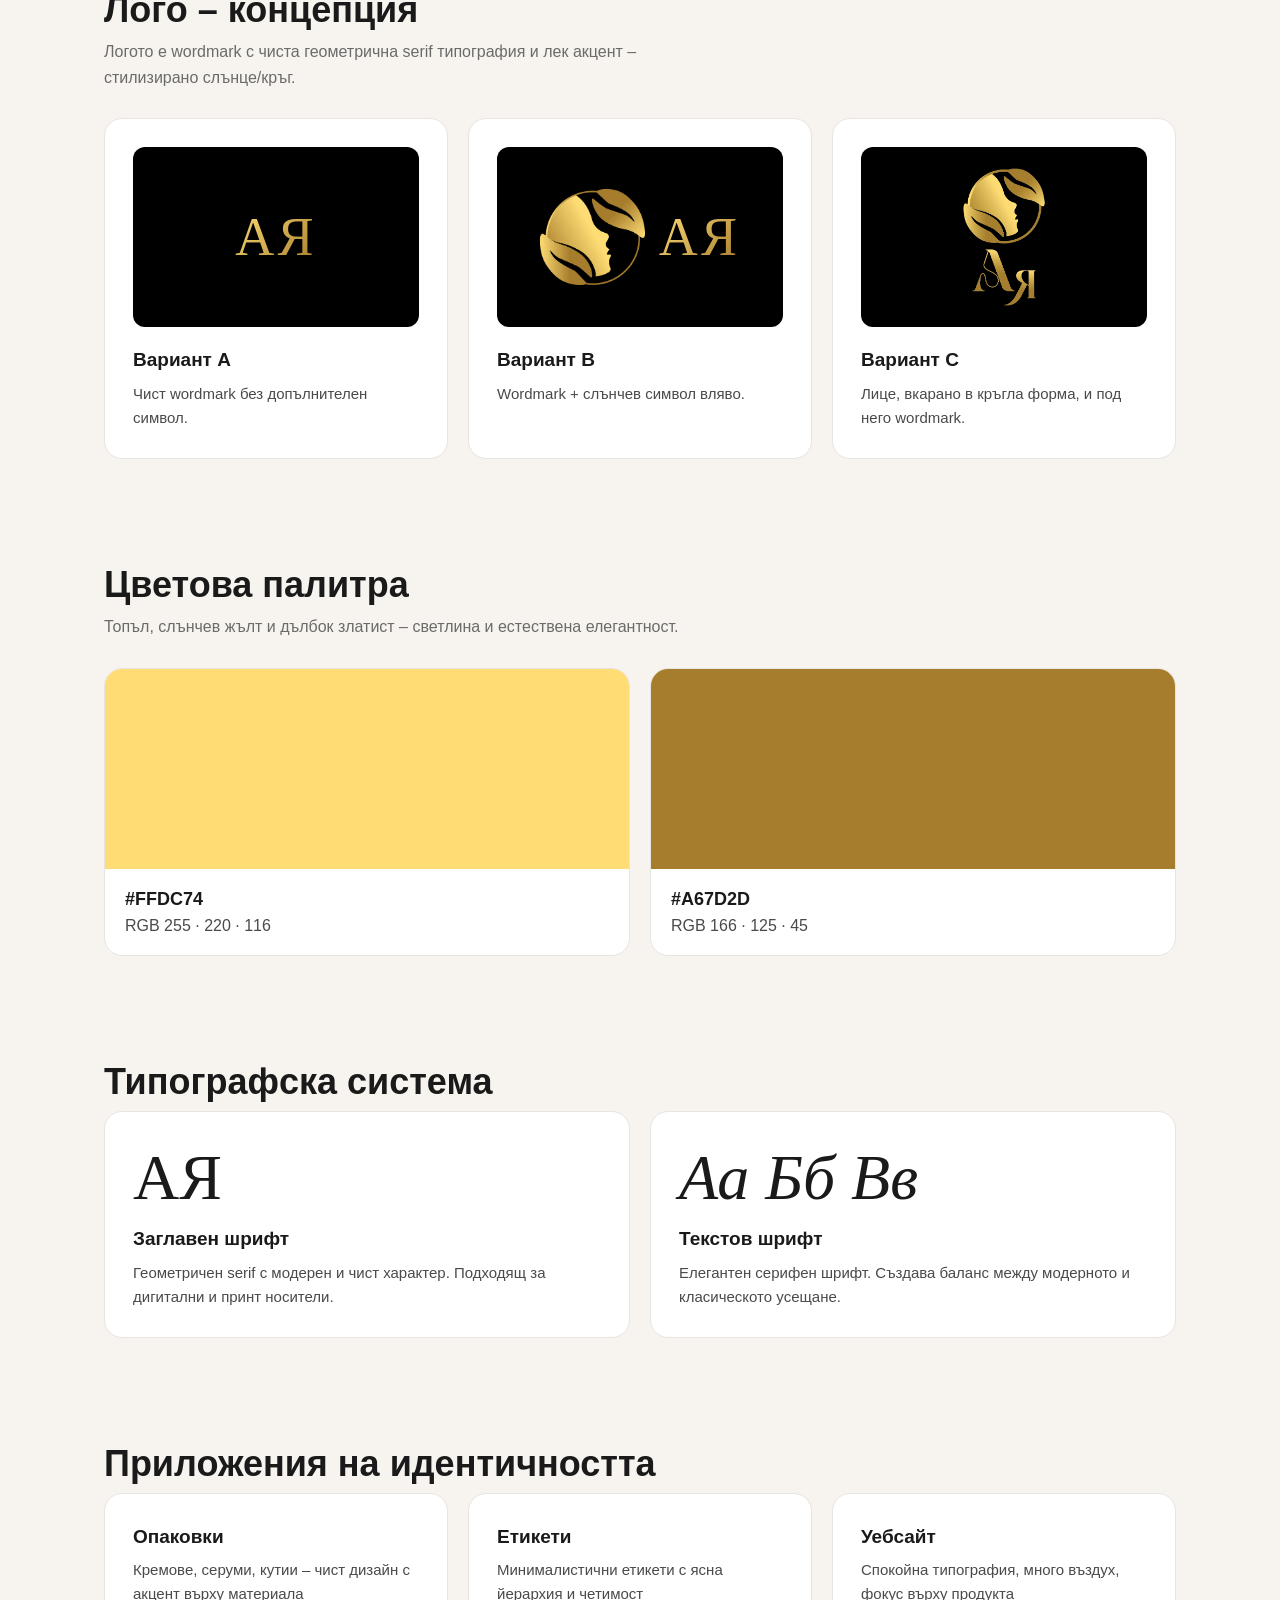
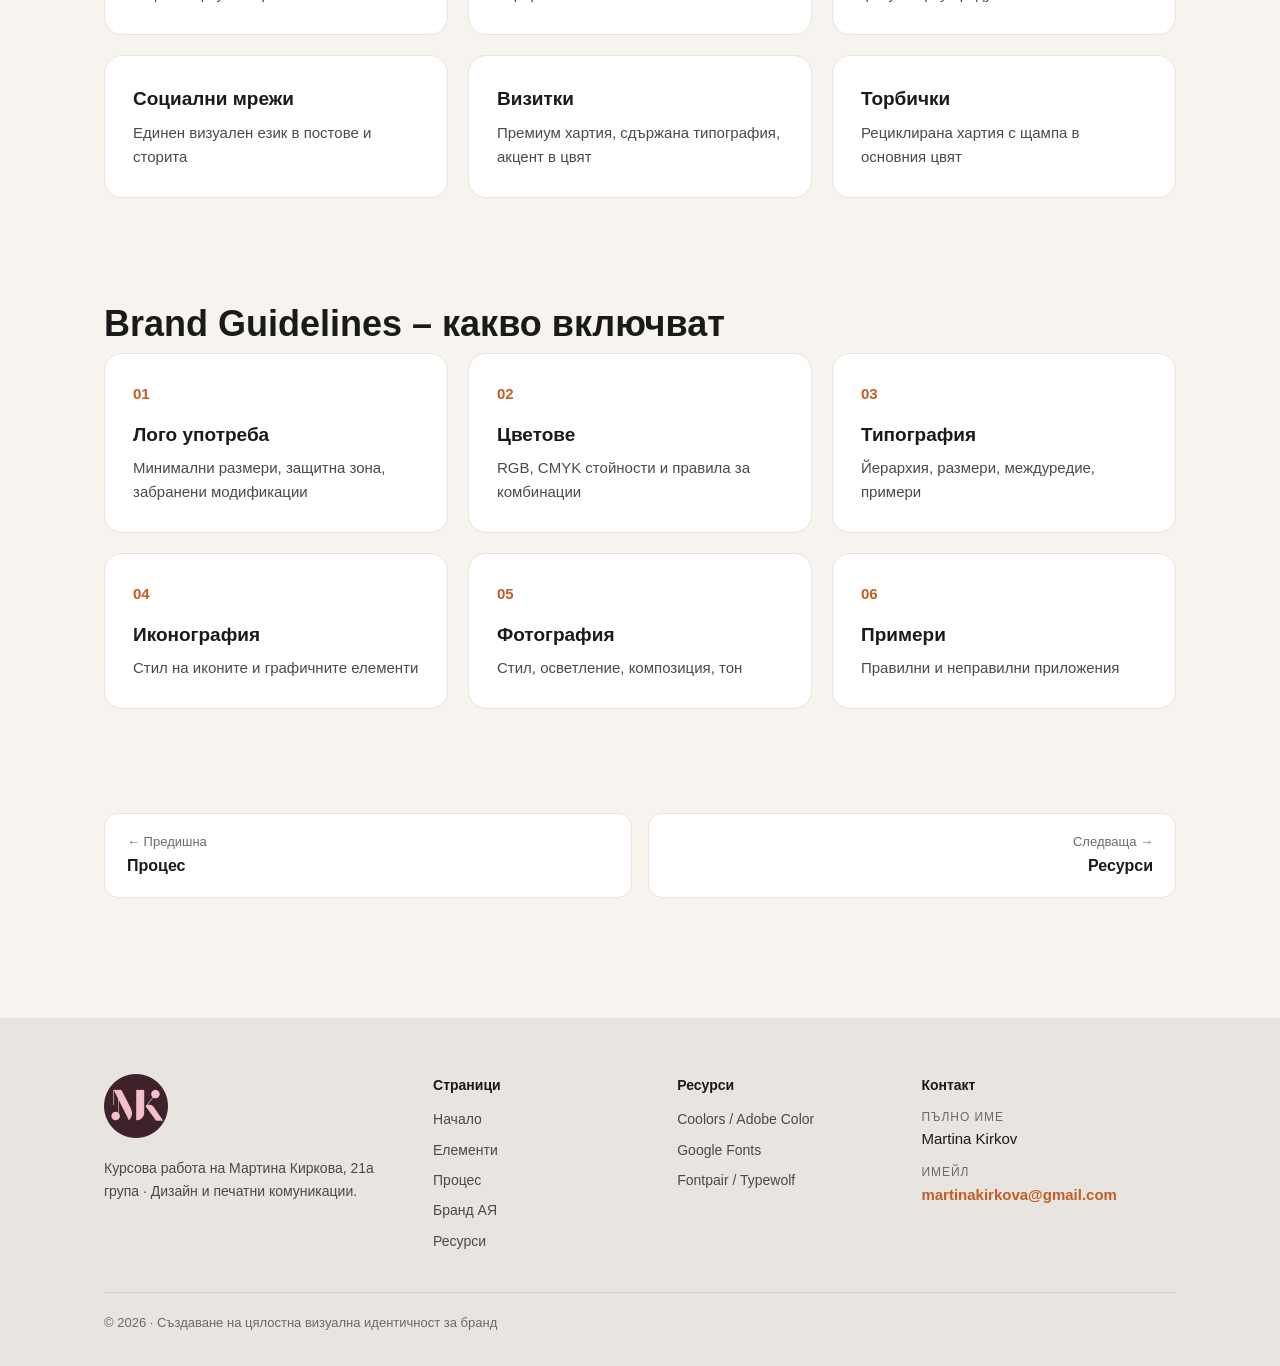
==== commit 1dd812ec: "Use the new AYA logo in the hero and logo variant C Co-Authored-By: Claude Opus 5.5 <noreply@anthrop" ====
--- a/brand.html
+++ b/brand.html
@@ -37,7 +37,7 @@
       <a class="btn ghost" href="#palette">Палитрата</a>
     </div>
   </div>
-  <div class="hero-img"><div class="aya"><img src="images/aya-symbol-transparent.png" alt="Символът на бранда АЯ"></div></div>
+  <div class="hero-img"><div class="aya"><img src="images/aya-logo.png" alt="Логото на бранда АЯ"></div></div>
 </div></section>
 
 <section class="block "><div class="wrap">
@@ -65,7 +65,7 @@
   <div class="grid-3">
     <div class="card variant"><div class="mark"><span class="word">АЯ</span></div><h3>Вариант A</h3><p>Чист wordmark без допълнителен символ.</p></div>
     <div class="card variant"><div class="mark"><img src="images/aya-symbol-transparent.png" alt=""><span class="word">АЯ</span></div><h3>Вариант B</h3><p>Wordmark + слънчев символ вляво.</p></div>
-    <div class="card variant"><div class="mark stack"><img src="images/aya-symbol-transparent.png" alt=""><span class="word">АЯ</span></div><h3>Вариант C</h3><p>Лице, вкарано в кръгла форма, и под него wordmark.</p></div>
+    <div class="card variant"><div class="mark stack"><img src="images/aya-logo.png" alt="Вариант C на логото АЯ"></div><h3>Вариант C</h3><p>Лице, вкарано в кръгла форма, и под него wordmark.</p></div>
   </div>
 </div></section>
 
--- a/css/style.css
+++ b/css/style.css
@@ -48,8 +48,8 @@
 .hero .actions{display:flex;gap:12px;flex-wrap:wrap}
 .hero-img{position:relative;background:#000;border-radius:24px;aspect-ratio:4/5;display:grid;place-items:center;overflow:hidden}
 .hero-img::before{content:"";position:absolute;inset:15%;border-radius:50%;background:radial-gradient(circle,rgba(255,220,116,.28),transparent 70%)}
-.aya{position:relative;width:74%}
-.aya img{display:block;width:100%}
+.aya{position:absolute;inset:11% 8%;display:flex;justify-content:center;align-items:center}
+.aya img{display:block;max-height:100%;max-width:100%;width:auto;height:auto}
 
 /* INNER PAGE HEADER */
 .page-hero{padding:64px 0 24px}
@@ -132,7 +132,7 @@
 .variant .mark img{height:96px;width:auto}
 .variant .mark .word{font:normal 54px/1 Georgia,"Times New Roman",serif;letter-spacing:.06em;color:var(--sun);background:linear-gradient(135deg,var(--sun),var(--gold));-webkit-background-clip:text;background-clip:text;-webkit-text-fill-color:transparent}
 .variant .mark.stack{flex-direction:column;gap:8px}
-.variant .mark.stack img{height:92px}
+.variant .mark.stack img{height:100%;width:auto}
 .variant .mark.stack .word{font-size:34px}
 
 /* PALETTE */
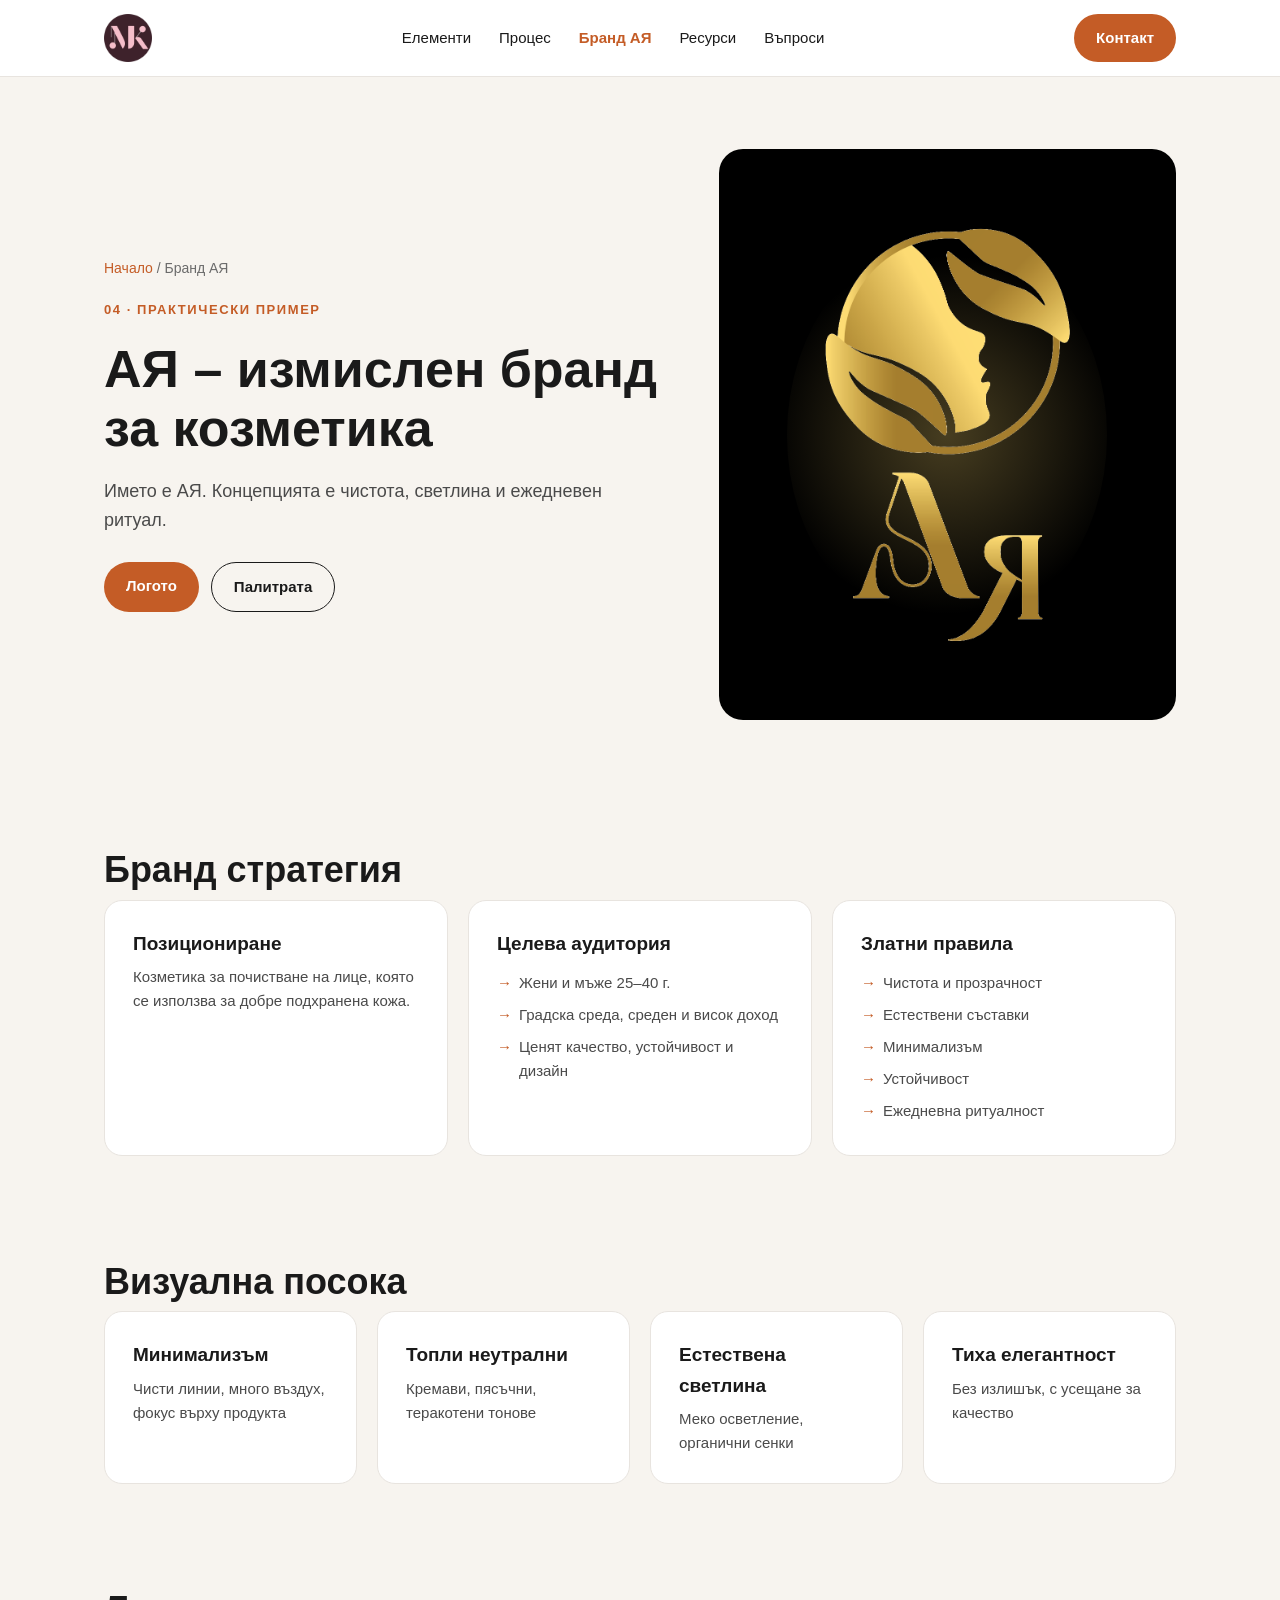
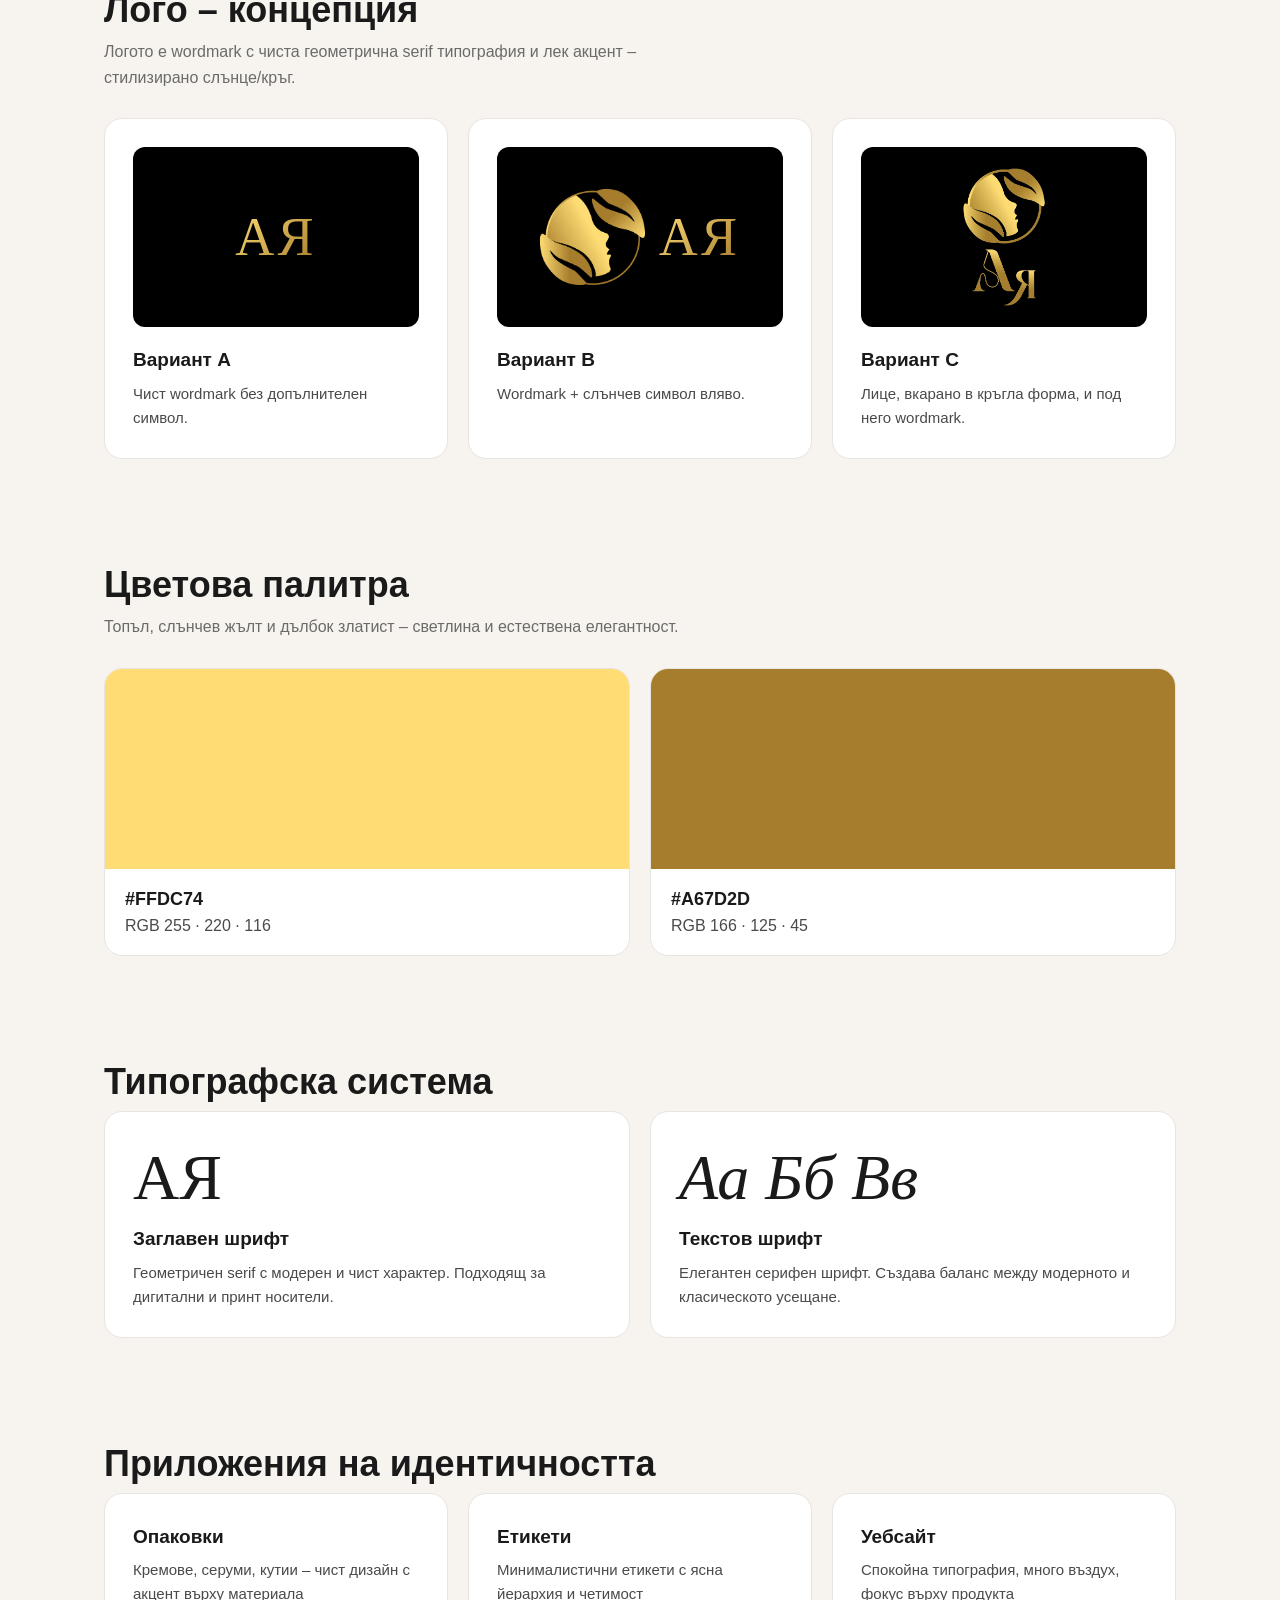
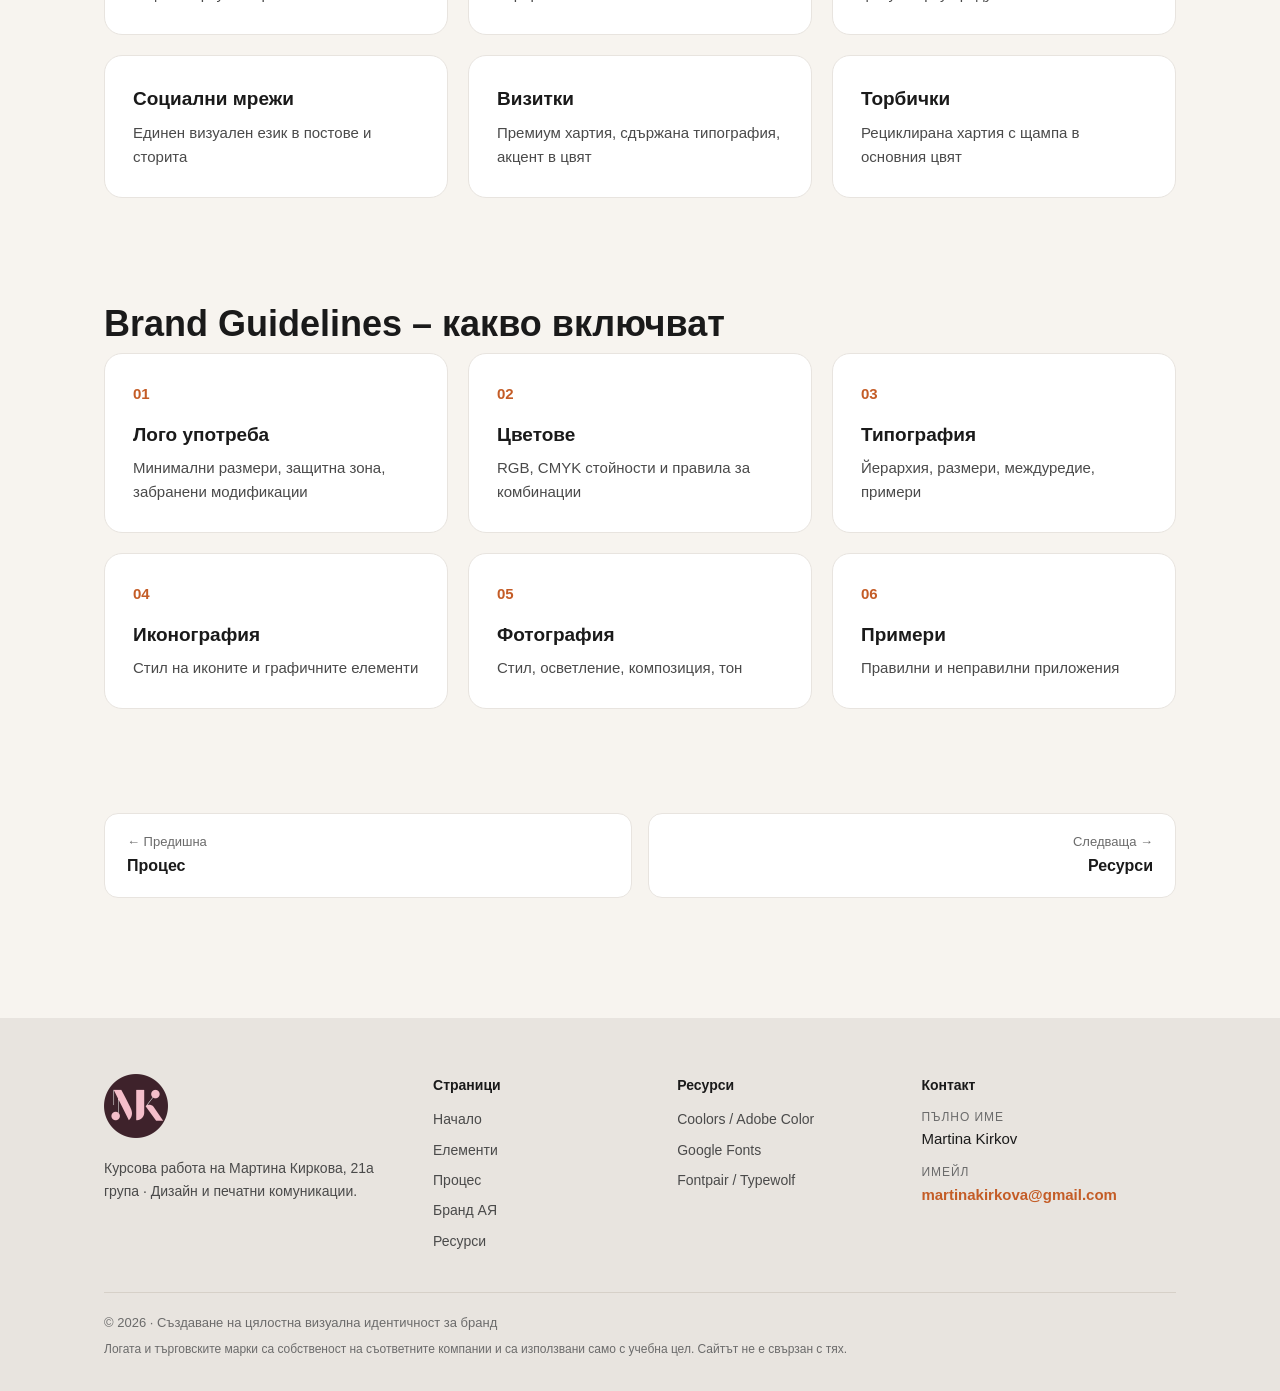
==== commit cd4dce4e: "Add slide 3 definition, logo examples, typography poster and disclaimer - Add "Какво е визуална иден" ====
--- a/brand.html
+++ b/brand.html
@@ -141,7 +141,7 @@
       <dt>Имейл</dt><dd><a href="mailto:martinakirkova@gmail.com">martinakirkova@gmail.com</a></dd>
     </dl>
   </div>
-  <div class="copy">© 2026 · Създаване на цялостна визуална идентичност за бранд</div>
+  <div class="copy">© 2026 · Създаване на цялостна визуална идентичност за бранд<p class="disclaimer">Логата и търговските марки са собственост на съответните компании и са използвани само с учебна цел. Сайтът не е свързан с тях.</p></div>
 </div></footer>
 
 <script src="js/main.js" defer></script>
--- a/css/style.css
+++ b/css/style.css
@@ -105,6 +105,17 @@
 .track .who span{width:36px;height:36px;border-radius:50%;background:var(--accent);color:#fff;display:grid;place-items:center;font-weight:bold;font-size:14px}
 .track .who b{color:var(--ink);font-size:15px}
 
+/* LOGO EXAMPLES */
+.logo-ex{display:grid;grid-template-columns:1fr 1fr;gap:12px;margin-top:18px}
+.logo-ex figure{display:flex;flex-direction:column;gap:6px}
+.logo-ex img{height:88px;width:100%;object-fit:contain;background:#fff;border:1px solid var(--line);border-radius:10px;padding:12px}
+.logo-ex figcaption{font-size:12px;color:var(--muted);text-align:center}
+
+/* TYPOGRAPHY POSTER */
+.poster-split{grid-template-columns:1.5fr 1fr;align-items:start}
+.poster{max-width:420px;justify-self:center}
+.poster img{max-height:560px;object-fit:contain}
+
 /* COLOR CARDS */
 .color-card{display:flex;gap:18px;align-items:center}
 .color-card .dot{flex:0 0 56px;height:56px;border-radius:50%}
@@ -261,3 +272,6 @@
   .next a:last-child{text-align:left}
   footer .wrap{grid-template-columns:1fr}
 }
+
+/* DISCLAIMER */
+footer .disclaimer{margin-top:6px;font-size:12px;color:var(--muted)}
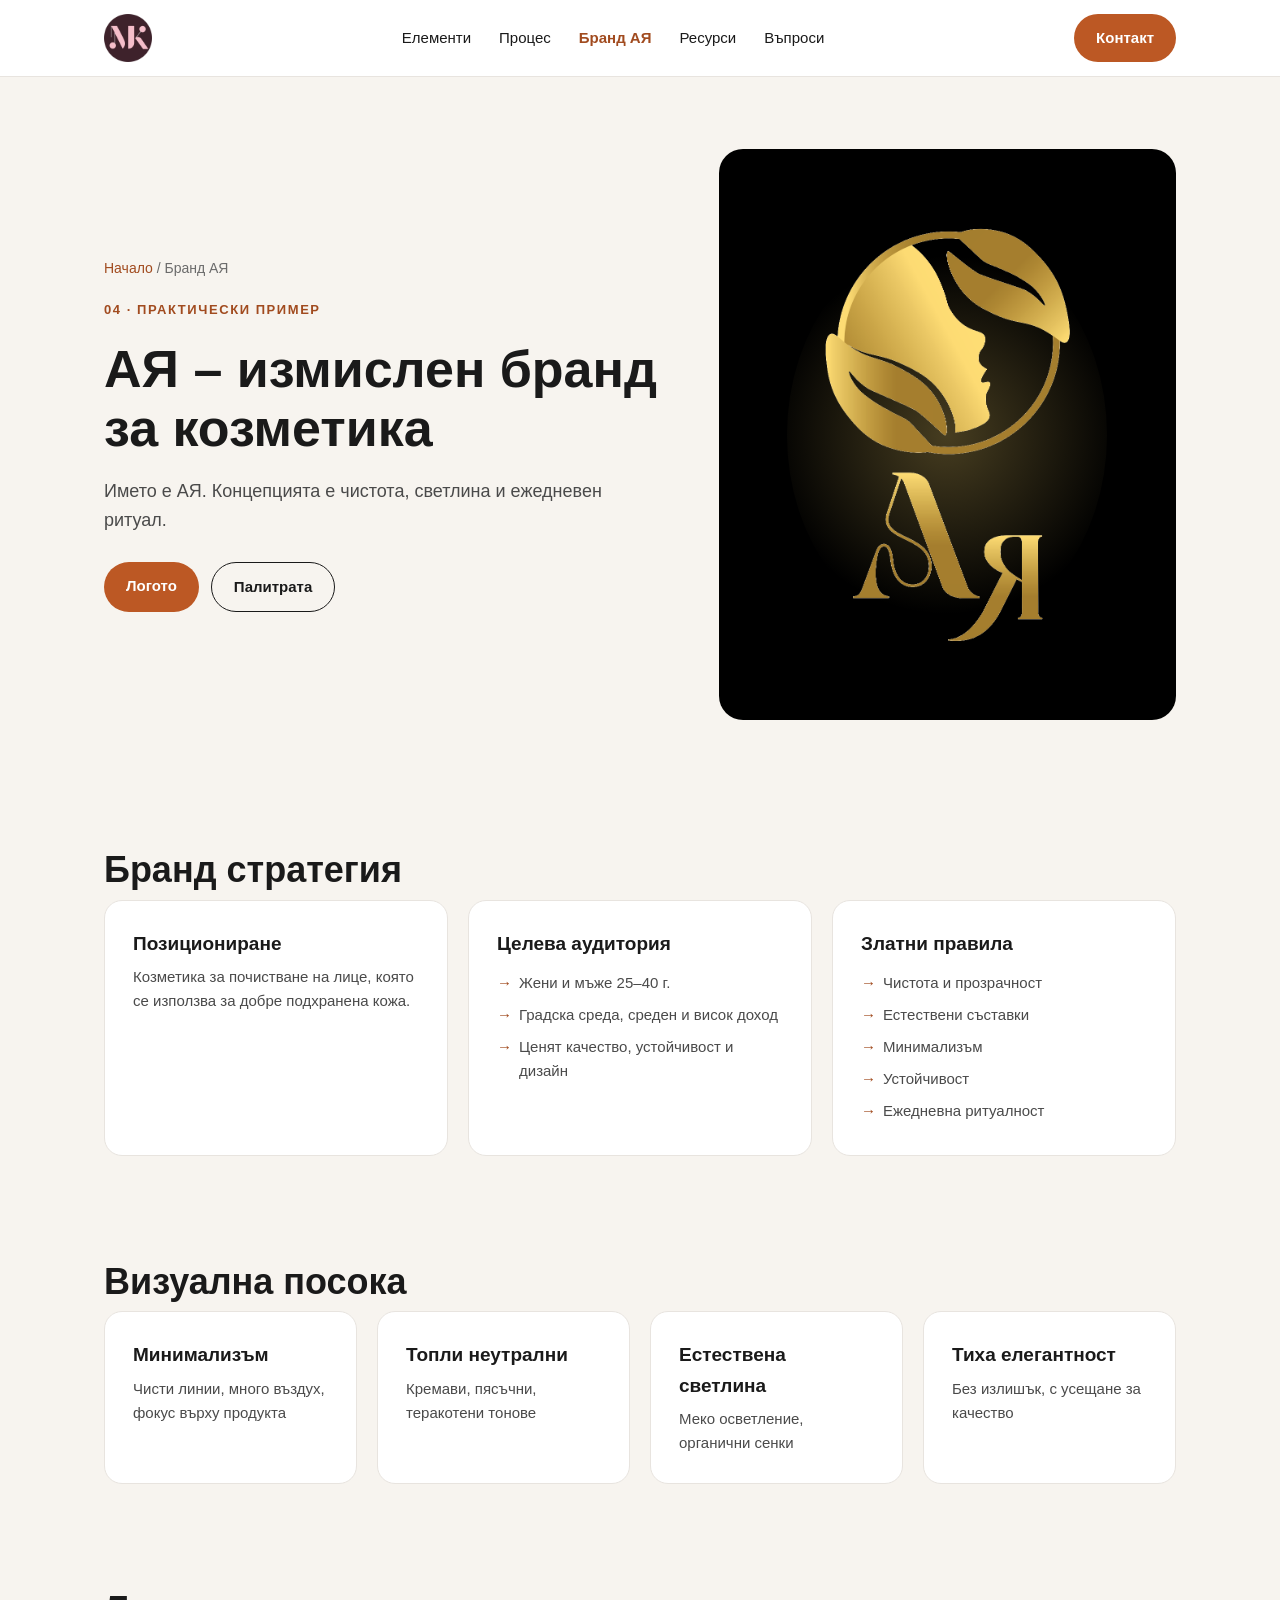
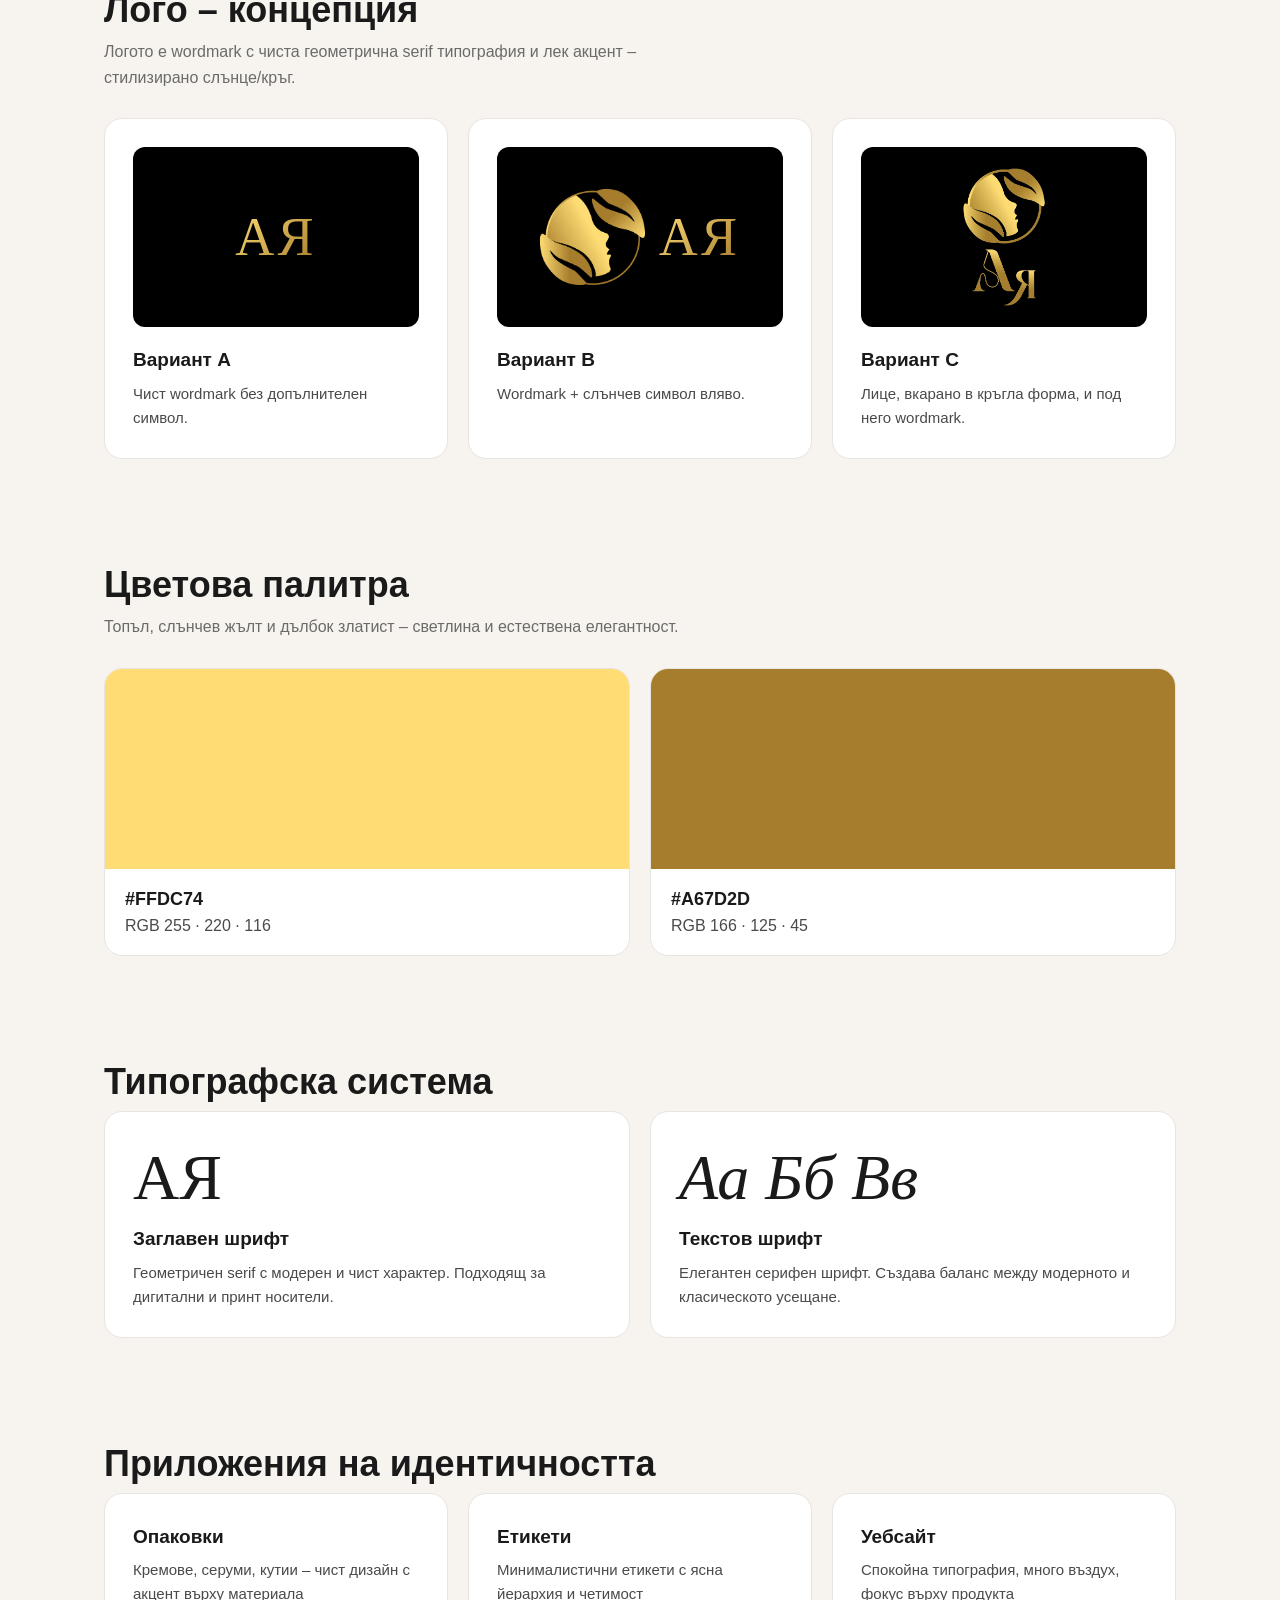
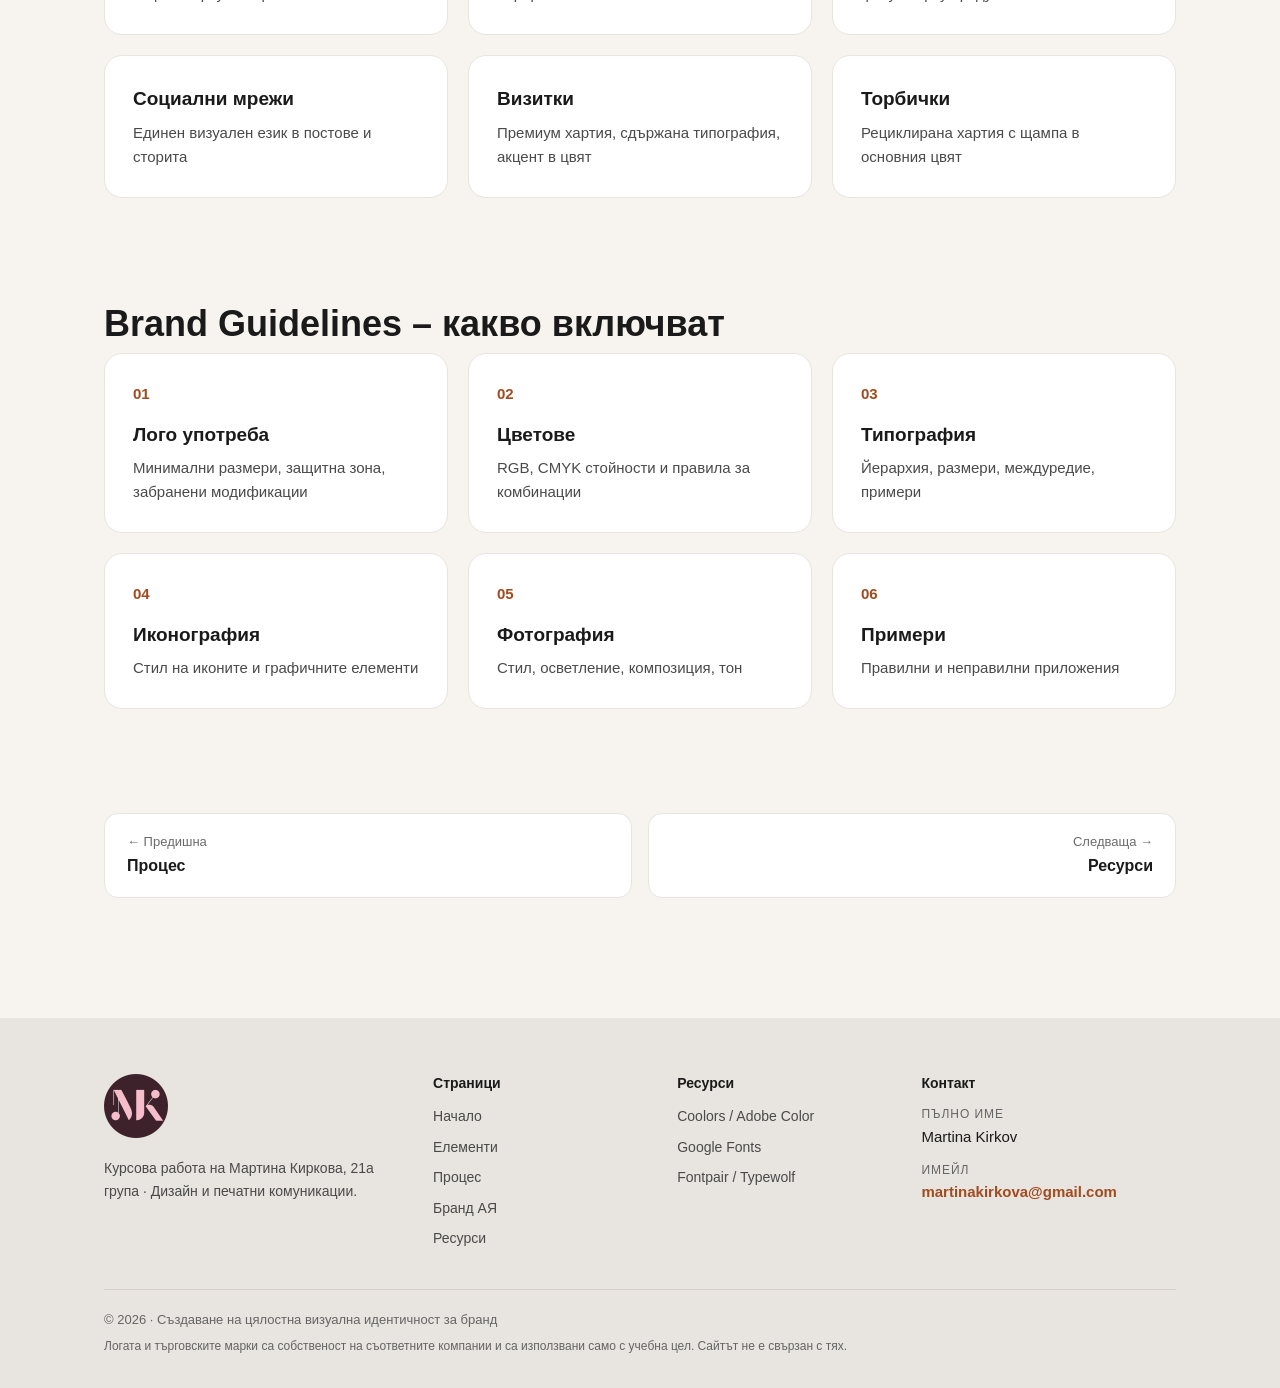
==== commit d1b26529: "Add image sizes, fix footer headings, reduced motion and print styles - Add width/height to every im" ====
--- a/brand.html
+++ b/brand.html
@@ -13,7 +13,7 @@
 
 <!-- NAV BAR -->
 <nav><div class="wrap">
-  <a href="./" aria-label="Начало"><img src="logo.png" alt="Лого MK"></a>
+  <a href="./" aria-label="Начало"><img src="logo.png" alt="Лого MK" width="1024" height="1024"></a>
   <ul id="menu">
     <li><a href="elements">Елементи</a></li>
     <li><a href="process">Процес</a></li>
@@ -37,7 +37,7 @@
       <a class="btn ghost" href="#palette">Палитрата</a>
     </div>
   </div>
-  <div class="hero-img"><div class="aya"><img src="images/aya-logo.png" alt="Логото на бранда АЯ"></div></div>
+  <div class="hero-img"><div class="aya"><img src="images/aya-logo.png" alt="Логото на бранда АЯ" width="681" height="1096"></div></div>
 </div></section>
 
 <section class="block "><div class="wrap">
@@ -64,8 +64,8 @@
   <p class="lead">Логото е wordmark с чиста геометрична serif типография и лек акцент – стилизирано слънце/кръг.</p>
   <div class="grid-3">
     <div class="card variant"><div class="mark"><span class="word">АЯ</span></div><h3>Вариант A</h3><p>Чист wordmark без допълнителен символ.</p></div>
-    <div class="card variant"><div class="mark"><img src="images/aya-symbol-transparent.png" alt=""><span class="word">АЯ</span></div><h3>Вариант B</h3><p>Wordmark + слънчев символ вляво.</p></div>
-    <div class="card variant"><div class="mark stack"><img src="images/aya-logo.png" alt="Вариант C на логото АЯ"></div><h3>Вариант C</h3><p>Лице, вкарано в кръгла форма, и под него wordmark.</p></div>
+    <div class="card variant"><div class="mark"><img src="images/aya-symbol-transparent.png" alt="" width="601" height="550"><span class="word">АЯ</span></div><h3>Вариант B</h3><p>Wordmark + слънчев символ вляво.</p></div>
+    <div class="card variant"><div class="mark stack"><img src="images/aya-logo.png" alt="Вариант C на логото АЯ" width="681" height="1096"></div><h3>Вариант C</h3><p>Лице, вкарано в кръгла форма, и под него wordmark.</p></div>
   </div>
 </div></section>
 
@@ -120,22 +120,22 @@
 <!-- FOOTER -->
 <footer id="contact"><div class="wrap">
   <div>
-    <a href="./"><img src="logo.png" alt="Лого MK"></a>
+    <a href="./"><img src="logo.png" alt="Лого MK" width="1024" height="1024"></a>
     <p style="font-size:14px">Курсова работа на Мартина Киркова, 21а група · Дизайн и печатни комуникации.</p>
   </div>
-  <div><h4>Страници</h4><ul>
+  <div><h2>Страници</h2><ul>
     <li><a href="./">Начало</a></li>
     <li><a href="elements">Елементи</a></li>
     <li><a href="process">Процес</a></li>
     <li><a href="brand">Бранд АЯ</a></li>
     <li><a href="resources">Ресурси</a></li>
   </ul></div>
-  <div><h4>Ресурси</h4><ul>
+  <div><h2>Ресурси</h2><ul>
     <li><a href="https://coolors.co" target="_blank" rel="noopener">Coolors</a> / <a href="https://color.adobe.com" target="_blank" rel="noopener">Adobe Color</a></li>
     <li><a href="https://fonts.google.com" target="_blank" rel="noopener">Google Fonts</a></li>
     <li><a href="https://fontpair.co" target="_blank" rel="noopener">Fontpair</a> / <a href="https://www.typewolf.com" target="_blank" rel="noopener">Typewolf</a></li>
   </ul></div>
-  <div><h4>Контакт</h4>
+  <div><h2>Контакт</h2>
     <dl class="contact">
       <dt>Пълно име</dt><dd>Martina Kirkov</dd>
       <dt>Имейл</dt><dd><a href="mailto:martinakirkova@gmail.com">martinakirkova@gmail.com</a></dd>
--- a/css/style.css
+++ b/css/style.css
@@ -1,5 +1,9 @@
 :root{
   --accent:#C45C26;      /* основен цвят от презентацията */
+  --accent-ink:#A14B1F;  /* по-тъмен вариант за малък текст върху светъл фон (контраст 4.5:1+) */
+  --accent-fill:#BC5824; /* фон за бутони с бял текст (контраст 4.5:1+) */
+  --accent-on-dark:#DC7C4B; /* акцентен текст върху тъмен фон */
+  --footer-muted:#656565;
   --ink:#1A1A1A;         /* заглавия */
   --text:#4A4A4A;        /* основен текст */
   --muted:#6B6B6B;
@@ -14,19 +18,19 @@
 body{background:var(--cream);color:var(--text);font:16px/1.6 Arial,Helvetica,sans-serif}
 h1,h2,h3{font-family:Arial,Helvetica,sans-serif;color:var(--ink);font-weight:bold}
 a{color:inherit;text-decoration:none}
-img{max-width:100%}
+img{max-width:100%;height:auto}
 h3{overflow-wrap:break-word;hyphens:auto}
 .wrap{max-width:1120px;margin:0 auto;padding:0 24px}
 section{padding:72px 0}
 .center{text-align:center}
-.eyebrow{color:var(--accent);font-size:13px;letter-spacing:.12em;text-transform:uppercase;font-weight:bold}
+.eyebrow{color:var(--accent-ink);font-size:13px;letter-spacing:.12em;text-transform:uppercase;font-weight:bold}
 h2{font-size:clamp(26px,3.4vw,36px);line-height:1.2;margin:8px 0 12px}
 .lead{max-width:620px;margin:0 auto;color:var(--muted)}
 .btn{display:inline-block;padding:12px 22px;border-radius:999px;font-size:15px;font-weight:bold;transition:transform .2s,box-shadow .2s}
 .btn:hover{transform:translateY(-2px);box-shadow:0 6px 16px rgba(196,92,38,.25)}
-.btn.primary{background:var(--accent);color:#fff}
+.btn.primary{background:var(--accent-fill);color:#fff}
 .btn.ghost{border:1.5px solid var(--ink);color:var(--ink)}
-.more{display:inline-block;margin-top:32px;color:var(--accent);font-weight:bold}
+.more{display:inline-block;margin-top:32px;color:var(--accent-ink);font-weight:bold}
 .more:hover{text-decoration:underline}
 a:focus-visible,button:focus-visible,summary:focus-visible{outline:2px solid var(--accent);outline-offset:3px}
 
@@ -35,7 +39,7 @@
 nav .wrap{display:flex;align-items:center;gap:32px;height:76px}
 nav img{width:48px;height:48px;display:block}
 nav ul{display:flex;gap:28px;list-style:none;margin:0 auto;font-size:15px;color:var(--ink)}
-nav ul a:hover,nav ul a[aria-current="page"]{color:var(--accent)}
+nav ul a:hover,nav ul a[aria-current="page"]{color:var(--accent-ink)}
 nav ul a[aria-current="page"]{font-weight:bold}
 .menu-btn{display:none;background:none;border:1.5px solid var(--line);border-radius:10px;width:44px;height:44px;cursor:pointer;color:var(--ink);font-size:20px;line-height:1}
 
@@ -56,7 +60,7 @@
 .page-hero h1{font-size:clamp(30px,4.4vw,48px);line-height:1.15;margin:12px 0 16px;max-width:820px}
 .page-hero .lead{margin:0;font-size:18px;max-width:720px}
 .crumbs{font-size:14px;color:var(--muted);margin-bottom:20px}
-.crumbs a{color:var(--accent)}
+.crumbs a{color:var(--accent-ink)}
 .block{padding:48px 0}
 .block h2{margin-bottom:8px}
 .block > .wrap > .lead{margin:0 0 28px}
@@ -64,12 +68,12 @@
 /* TOOLS (partners) */
 .tools{padding:24px 0 8px}
 .tools p{font-size:13px;color:var(--muted);margin-bottom:14px}
-.tools ul{list-style:none;display:flex;justify-content:center;flex-wrap:wrap;gap:16px 44px;font-size:20px;color:#9a948c}
+.tools ul{list-style:none;display:flex;justify-content:center;flex-wrap:wrap;gap:16px 44px;font-size:20px;color:#726C64}
 
 /* CARDS */
 .card{background:var(--white);border:1px solid var(--line);border-radius:18px;padding:28px}
 .card h3{font-size:22px;margin-bottom:6px}
-.num{color:var(--accent);font-size:15px;font-weight:bold;margin-bottom:auto}
+.num{color:var(--accent-ink);font-size:15px;font-weight:bold;margin-bottom:auto}
 .grid-2,.grid-3,.grid-4{display:grid;gap:20px}
 .grid-2{grid-template-columns:repeat(2,minmax(0,1fr))}
 .grid-3{grid-template-columns:repeat(3,minmax(0,1fr))}
@@ -79,9 +83,9 @@
 .card .num{display:block;margin-bottom:14px}
 .card ul{list-style:none;margin-top:8px}
 .card li{padding:4px 0 4px 22px;position:relative;font-size:15px}
-.card li::before{content:"→";position:absolute;left:0;color:var(--accent)}
+.card li::before{content:"→";position:absolute;left:0;color:var(--accent-ink)}
 .card.dark{background:var(--dark);border-color:var(--dark)}
-.card.dark h3{color:#fff}.card.dark p,.card.dark li{color:#cfcac3}
+.card.dark h3{color:#fff}.card.dark .num{color:var(--accent-on-dark)}.card.dark p,.card.dark li{color:#cfcac3}
 
 /* FEATURES */
 .features .grid{display:grid;grid-template-columns:repeat(5,1fr);gap:20px;margin-top:40px}
@@ -94,15 +98,15 @@
 
 /* WHY */
 .why .grid{display:grid;grid-template-columns:repeat(4,1fr);gap:20px;margin-top:40px}
-.icon{width:44px;height:44px;border-radius:12px;background:var(--cream);color:var(--accent);display:grid;place-items:center;font-weight:bold;font-size:18px;margin-bottom:28px}
+.icon{width:44px;height:44px;border-radius:12px;background:var(--cream);color:var(--accent-ink);display:grid;place-items:center;font-weight:bold;font-size:18px;margin-bottom:28px}
 .why h3{font-size:19px;margin-bottom:6px}
 .why p{font-size:14px}
 
 /* PROCESS TRACK */
 .track{display:grid;grid-template-columns:repeat(4,minmax(0,1fr));gap:20px;max-width:1120px;margin:40px auto 0;padding:0 24px}
-.track .card .stars{color:var(--accent);letter-spacing:4px;margin-bottom:12px}
+.track .card .stars{color:var(--accent-ink);letter-spacing:4px;margin-bottom:12px}
 .track .who{display:flex;gap:12px;align-items:center;margin-top:20px}
-.track .who span{width:36px;height:36px;border-radius:50%;background:var(--accent);color:#fff;display:grid;place-items:center;font-weight:bold;font-size:14px}
+.track .who span{width:36px;height:36px;border-radius:50%;background:var(--accent-fill);color:#fff;display:grid;place-items:center;font-weight:bold;font-size:14px}
 .track .who b{color:var(--ink);font-size:15px}
 
 /* LOGO EXAMPLES */
@@ -112,7 +116,6 @@
 .logo-ex figcaption{font-size:12px;color:var(--muted);text-align:center}
 
 /* TYPOGRAPHY POSTER */
-.poster-split{grid-template-columns:1.5fr 1fr;align-items:start}
 .poster{max-width:420px;justify-self:center}
 .poster img{max-height:560px;object-fit:contain}
 
@@ -124,11 +127,12 @@
 /* NUMBERED STEPS */
 .steps{list-style:none;counter-reset:s;display:grid;gap:14px}
 .steps li{counter-increment:s;background:var(--white);border:1px solid var(--line);border-radius:14px;padding:20px 22px 20px 76px;position:relative}
-.steps li::before{content:counter(s);position:absolute;left:22px;top:18px;width:36px;height:36px;border-radius:50%;background:var(--accent);color:#fff;display:grid;place-items:center;font-weight:bold}
+.steps li::before{content:counter(s);position:absolute;left:22px;top:18px;width:36px;height:36px;border-radius:50%;background:var(--accent-fill);color:#fff;display:grid;place-items:center;font-weight:bold}
 .steps b{color:var(--ink);display:block}
 
 /* SPLIT: text + image */
 .split{display:grid;grid-template-columns:1fr 1fr;gap:40px;align-items:center}
+.poster-split{grid-template-columns:1.5fr 1fr;align-items:start}
 .figure{background:var(--white);border:1px solid var(--line);border-radius:18px;padding:16px;overflow:hidden}
 .figure img{display:block;width:100%;border-radius:10px}
 .figure figcaption{font-size:13px;color:var(--muted);margin-top:10px}
@@ -158,7 +162,7 @@
 details{background:var(--white);border:1px solid var(--line);border-radius:12px;margin-bottom:12px}
 summary{cursor:pointer;list-style:none;padding:18px 22px;color:var(--ink);font-weight:bold;display:flex;justify-content:space-between;gap:12px}
 summary::-webkit-details-marker{display:none}
-summary::after{content:"+";color:var(--accent);font-size:20px;line-height:1}
+summary::after{content:"+";color:var(--accent-ink);font-size:20px;line-height:1}
 details[open] summary::after{content:"–"}
 details p{padding:0 22px 18px}
 
@@ -166,11 +170,12 @@
 .cta-box{background:var(--dark);border-radius:24px;display:grid;grid-template-columns:1fr 1fr;overflow:hidden}
 .cta-box .txt{padding:56px}
 .cta-box h2{color:#fff}
+.cta-box .eyebrow{color:var(--accent-on-dark)}
 .cta-box p{color:#cfcac3;margin-bottom:28px}
 .swatches{display:grid;grid-template-columns:1fr 1fr;align-items:end;gap:16px;padding:40px 40px 0}
 .sw{border-radius:16px 16px 0 0;padding:16px;font-size:13px;color:#1A1A1A}
 .sw.a{background:var(--sun);height:200px}
-.sw.b{background:var(--gold);height:280px;color:#fff}
+.sw.b{background:var(--gold);height:280px;color:#1A1A1A}
 
 /* NEXT PAGE */
 .next{display:flex;justify-content:space-between;gap:16px;flex-wrap:wrap;padding-top:8px}
@@ -184,14 +189,14 @@
 footer{background:var(--line);margin-top:72px;padding:56px 0 32px}
 footer .wrap{display:grid;grid-template-columns:1.4fr 1fr 1fr 1.2fr;gap:32px}
 footer img{width:64px;margin-bottom:12px}
-footer h4{color:var(--ink);font-size:14px;margin-bottom:12px}
+footer h2{color:var(--ink);font-size:14px;line-height:1.4;margin:0 0 12px}
 footer ul{list-style:none}
 footer li{font-size:14px;margin-bottom:8px}
-footer li a:hover{color:var(--accent)}
-footer .contact dt{font-size:12px;color:var(--muted);text-transform:uppercase;letter-spacing:.08em}
+footer li a:hover{color:var(--accent-ink)}
+footer .contact dt{font-size:12px;color:var(--footer-muted);text-transform:uppercase;letter-spacing:.08em}
 footer .contact dd{font-size:15px;color:var(--ink);margin-bottom:12px;overflow-wrap:anywhere}
-footer .contact a{color:var(--accent);font-weight:bold}
-footer .copy{grid-column:1/-1;border-top:1px solid #d6d0c8;padding-top:20px;font-size:13px;color:var(--muted)}
+footer .contact a{color:var(--accent-ink);font-weight:bold}
+footer .copy{grid-column:1/-1;border-top:1px solid #d6d0c8;padding-top:20px;font-size:13px;color:var(--footer-muted)}
 
 /* ---------- АНИМАЦИИ ---------- */
 @media (prefers-reduced-motion:no-preference){
@@ -247,10 +252,6 @@
   .why .card{display:grid;grid-template-columns:44px 1fr;column-gap:16px;padding:22px}
   .why .icon{grid-row:span 2;margin-bottom:0}
   .why h3{overflow-wrap:anywhere}
-  /* на мобилно: секция 01 (Значение) идва преди секция 02 (Елементи) */
-  body{display:flex;flex-direction:column}
-  #why{order:1}
-  .features,#why ~ *{order:2}
   .cta-box .txt{padding:36px}
   .swatches .sw.a{height:140px}.swatches .sw.b{height:200px}
   .chip .fill{height:140px}
@@ -274,4 +275,16 @@
 }
 
 /* DISCLAIMER */
-footer .disclaimer{margin-top:6px;font-size:12px;color:var(--muted)}
+footer .disclaimer{margin-top:6px;font-size:12px;color:var(--footer-muted)}
+
+/* без плавно скролване, ако устройството е настроено за намалено движение */
+@media (prefers-reduced-motion:reduce){
+  html{scroll-behavior:auto}
+}
+
+/* печат: показва всичко, дори неразкритите при скрол елементи */
+@media print{
+  .js .reveal,.js .chip .fill,.js .swatches .sw,.js .swatches .sw span{opacity:1!important;transform:none!important;transition:none!important}
+  nav{position:static}
+  .menu-btn,nav .btn{display:none}
+}
